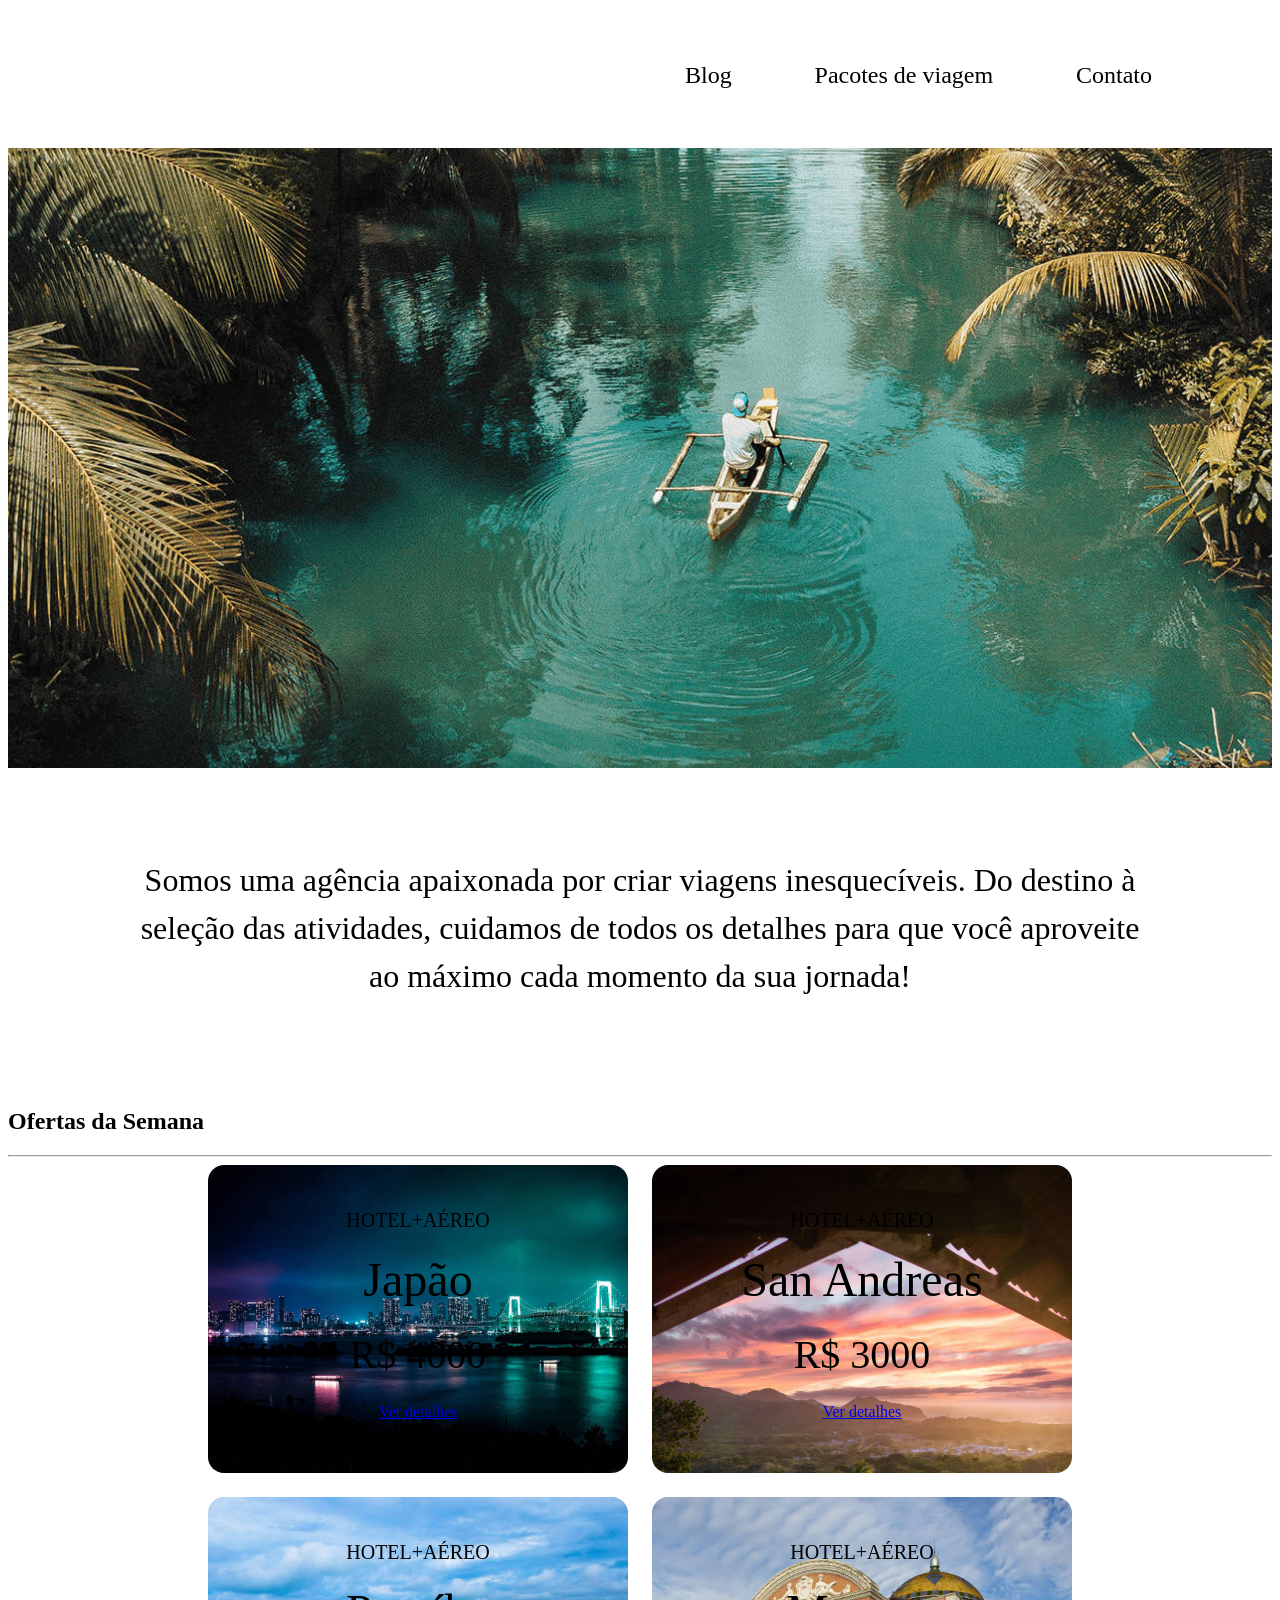
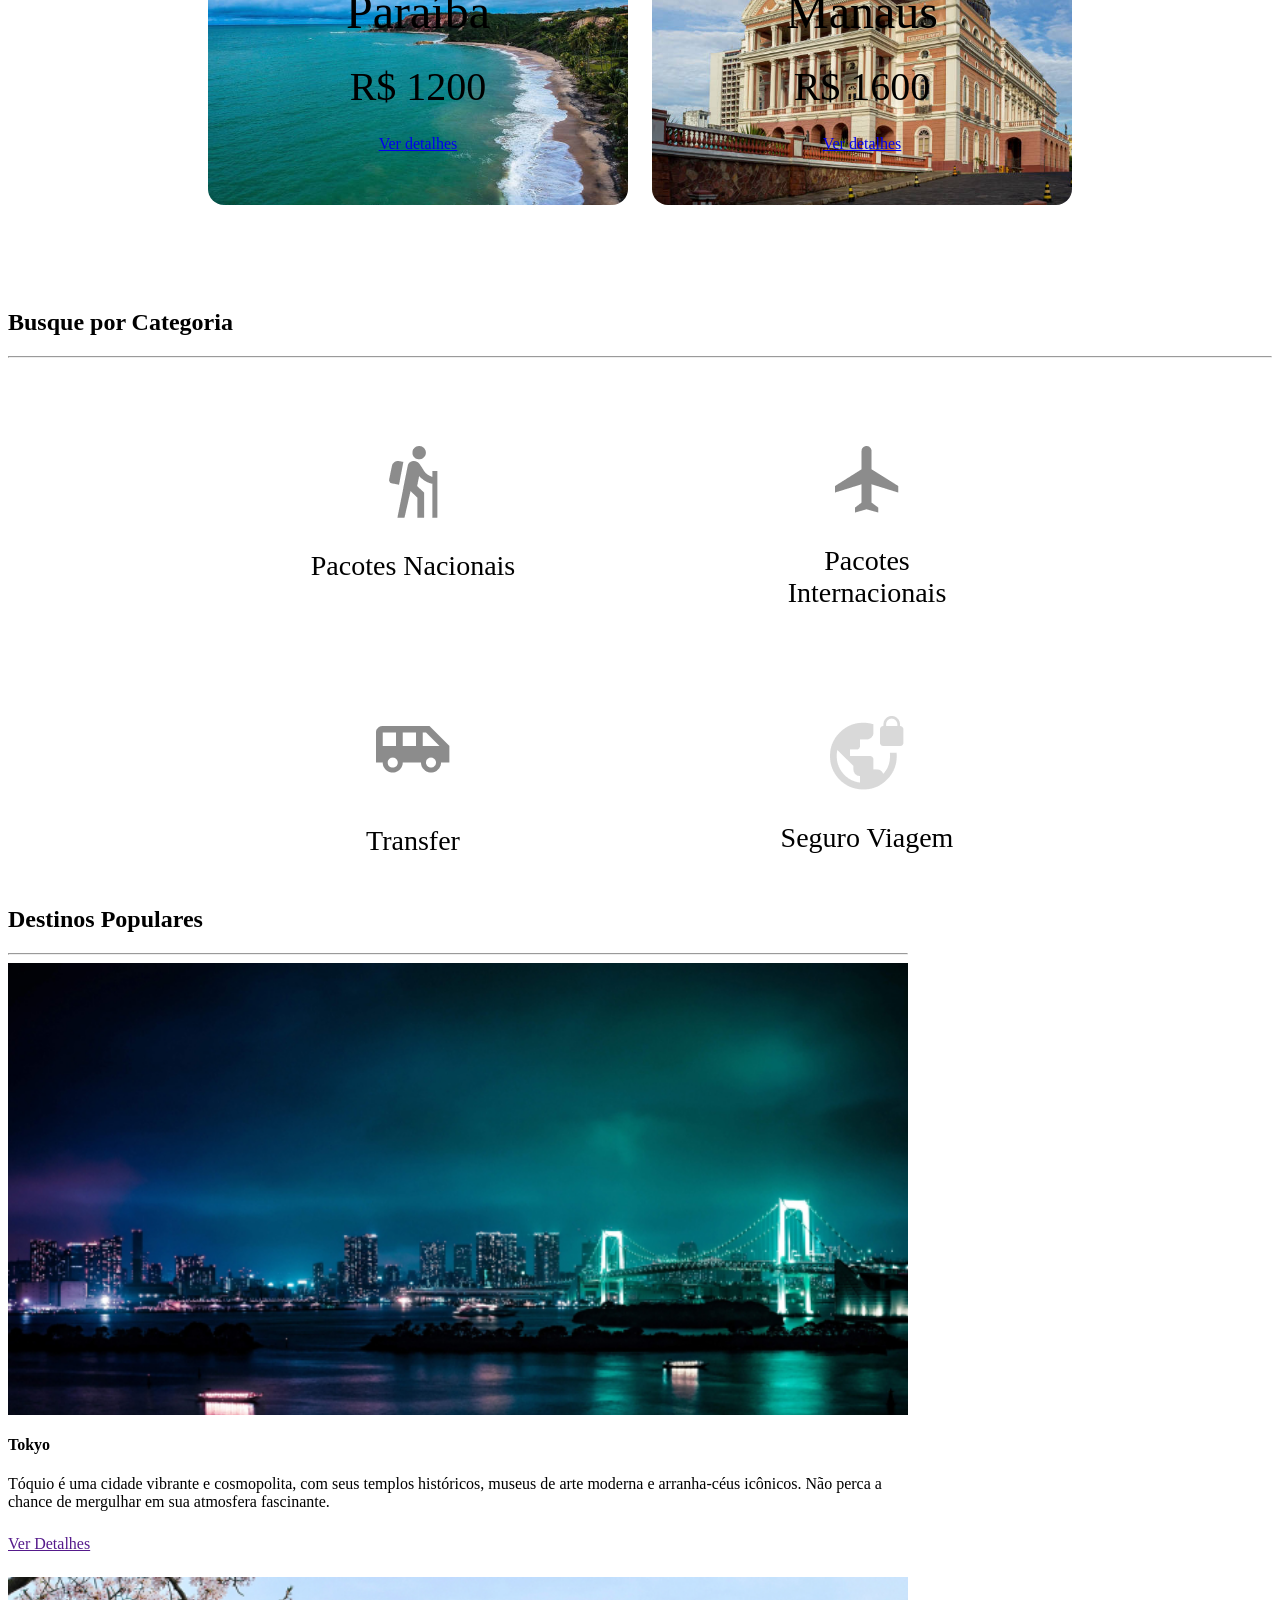
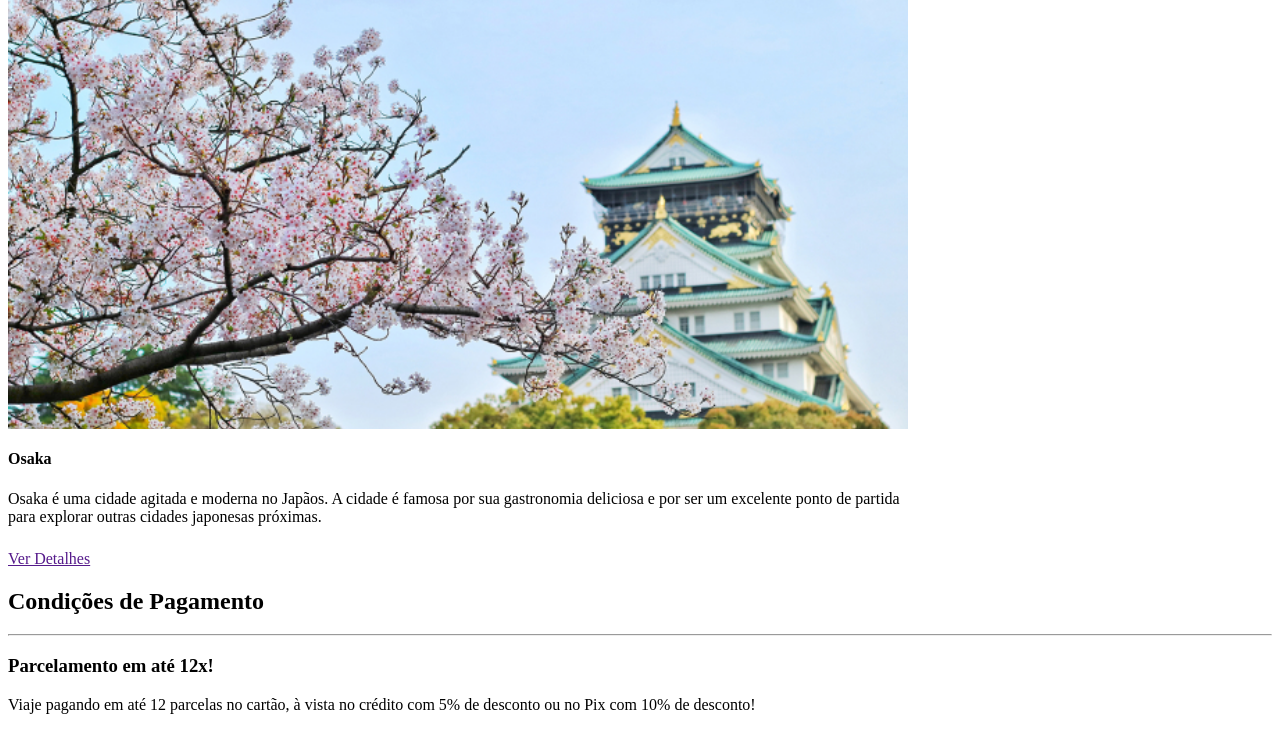
==== jornada-viagens/index.html @ eccbbca6 "Adiciona folha de estilo payments" ====
<!doctype html>
<html lang="pt-br">
  <head>
    <meta charset="UTF-8" />
    <meta name="viewport" content="width=device-width, initial-scale=1.0" />
    <link rel="stylesheet" href="css/style.css" />
    <title>Jornada Viagens</title>
  </head>
  <body>
    <header class="main-header">
      <a class="logo" href="index.html" title="voltar para a página inicial">
        <img
          class="img-mobile"
          src="img/bussola-jornada-branca.png"
          alt="Bussola do logo Jornada Viagens na cor branca"
        />
        <img
          class="img-desktop"
          src="img/bussola-texto-jornada-branca.png"
          alt="Logo Jornada Viagens na cor branca"
        />
      </a>
      <div class="navigation-menu">
        <label for="menu"> <img src="img/menu.png" alt="menu" /></label>
        <input type="checkbox" id="menu" hidden />
        <nav>
          <ul class="list-links">
            <li>
              <a href="blog.html" target="_blank" title="Acessar Blog">Blog</a>
            </li>
            <li>
              <a
                href="pacotes.html"
                target="_blank"
                title="Acessar Pacotes de viagem"
                >Pacotes de viagem</a
              >
            </li>
            <li>
              <a href="contato.html" target="_blank" title="Acessar Contato"
                >Contato</a
              >
            </li>
          </ul>
        </nav>
      </div>
    </header>
    <section class="hero">
      <div class="hero-img"></div>
      <h2>
        Somos uma agência apaixonada por criar viagens inesquecíveis. Do destino
        à seleção das atividades, cuidamos de todos os detalhes para que você
        aproveite ao máximo cada momento da sua jornada!
      </h2>
    </section>
    <section class="offers">
      <div class="section-title">
        <h2>Ofertas da Semana</h2>
        <hr />
      </div>
      <div class="offers-cards">
        <article class="card japao">
          <header>
            <p>HOTEL+AÉREO</p>
            <h3>
              Japão<br />
              <span>R$ 4000</span>
            </h3>
          </header>
          <footer>
            <a href="#" class="button">Ver detalhes</a>
          </footer>
        </article>
        <article class="card san-andreas">
          <header>
            <p>HOTEL+AÉREO</p>
            <h3>
              San Andreas <br />
              <span>R$ 3000</span>
            </h3>
          </header>
          <footer>
            <a href="#" class="button">Ver detalhes</a>
          </footer>
        </article>
        <article class="card paraiba">
          <header>
            <p>HOTEL+AÉREO</p>
            <h3>
              Paraíba<br />
              <span>R$ 1200</span>
            </h3>
          </header>
          <footer>
            <a href="#" class="button">Ver detalhes</a>
          </footer>
        </article>
        <article class="card manaus">
          <header>
            <p>HOTEL+AÉREO</p>
            <h3>
              Manaus<br />
              <span>R$ 1600</span>
            </h3>
          </header>
          <footer>
            <a href="#" class="button">Ver detalhes</a>
          </footer>
        </article>
      </div>
    </section>
    <section class="categories">
      <div class="section-title">
        <h2>Busque por Categoria</h2>
        <hr />
      </div>
      <div class="categories-cards">
        <a
          href="#"
          class="card"
          target="_blank"
          title="Busque pela categoria Pacotes Nacionais"
        >
          <img
            src="img/icone-caminhada.png"
            alt="Ícone cinza representando uma pessoa fazendo tracking"
          />
          <h3>Pacotes Nacionais</h3>
        </a>
        <a
          href="#"
          class="card"
          target="_blank"
          title="Busque pela categoria Pacotes Internacionais"
        >
          <img
            src="img/icone-aviao.png"
            alt="Ícone cinza representando um avião"
          />
          <h3>
            Pacotes <br />
            Internacionais
          </h3>
        </a>
        <a
          href="#"
          class="card single-line transfer"
          target="_blank"
          title="Busque pela categoria Transfer"
        >
          <img
            src="img/icone-van.png"
            alt="Ícone cinza representando uma van"
          />
          <h3>Transfer</h3>
        </a>
        <a
          href="#"
          class="card single-line"
          target="_blank"
          title="Busque pela categoria Seguro Viagem"
        >
          <img
            src="img/icone-globo.png"
            alt="Ícone cinza representando um globo"
          />
          <h3>Seguro Viagem</h3>
        </a>
      </div>
    </section>
    <section class="destinations">
      <div class="section-title">
        <h2>Destinos Populares</h2>
        <hr />
      </div>
      <div class="destination-items">
        <article class="item tokyo">
          <header>
            <div class="img-item"></div>
            <h4>Tokyo</h4>
          </header>
          <p>
            Tóquio é uma cidade vibrante e cosmopolita, com seus templos
            históricos, museus de arte moderna e arranha-céus icônicos. Não
            perca a chance de mergulhar em sua atmosfera fascinante.
          </p>
          <footer>
            <a
              href=""
              class="button"
              target="_blank"
              title="Veja mais detalhes do destino Tokyo"
            >
              Ver Detalhes</a
            >
          </footer>
        </article>
        <article class="item osaka">
          <header>
            <div class="img-item"></div>
            <h4>Osaka</h4>
          </header>
          <p>
            Osaka é uma cidade agitada e moderna no Japãos. A cidade é famosa
            por sua gastronomia deliciosa e por ser um excelente ponto de
            partida para explorar outras cidades japonesas próximas.
          </p>
          <footer>
            <a
              href=""
              class="button"
              target="_blank"
              title="Veja mais detalhes do destino Osaka"
            >
              Ver Detalhes</a
            >
          </footer>
        </article>
      </div>
    </section>
    <section class="payments">
      <div class="section-title">
        <h2>Condições de Pagamento</h2>
        <hr />
      </div>
      <div class="text-content">
        <h3>Parcelamento em até 12x!</h3>
        <p>
          Viaje pagando em até 12 parcelas no cartão, à vista no crédito com 5%
          de desconto ou no Pix com 10% de desconto!
        </p>
      </div>
      <div class="image-content">
        <div class="image bag"></div>
        <div class="image passport"></div>
        <div class="image people"></div>
      </div>
    </section>
  </body>
</html>
---- jornada-viagens/css/style.css ----
@import url(global.css);
@import url(header.css);
@import url(hero.css);
@import url(offers.css);
@import url(categories.css);
@import url(destinations.css);
@import url(payments.css);
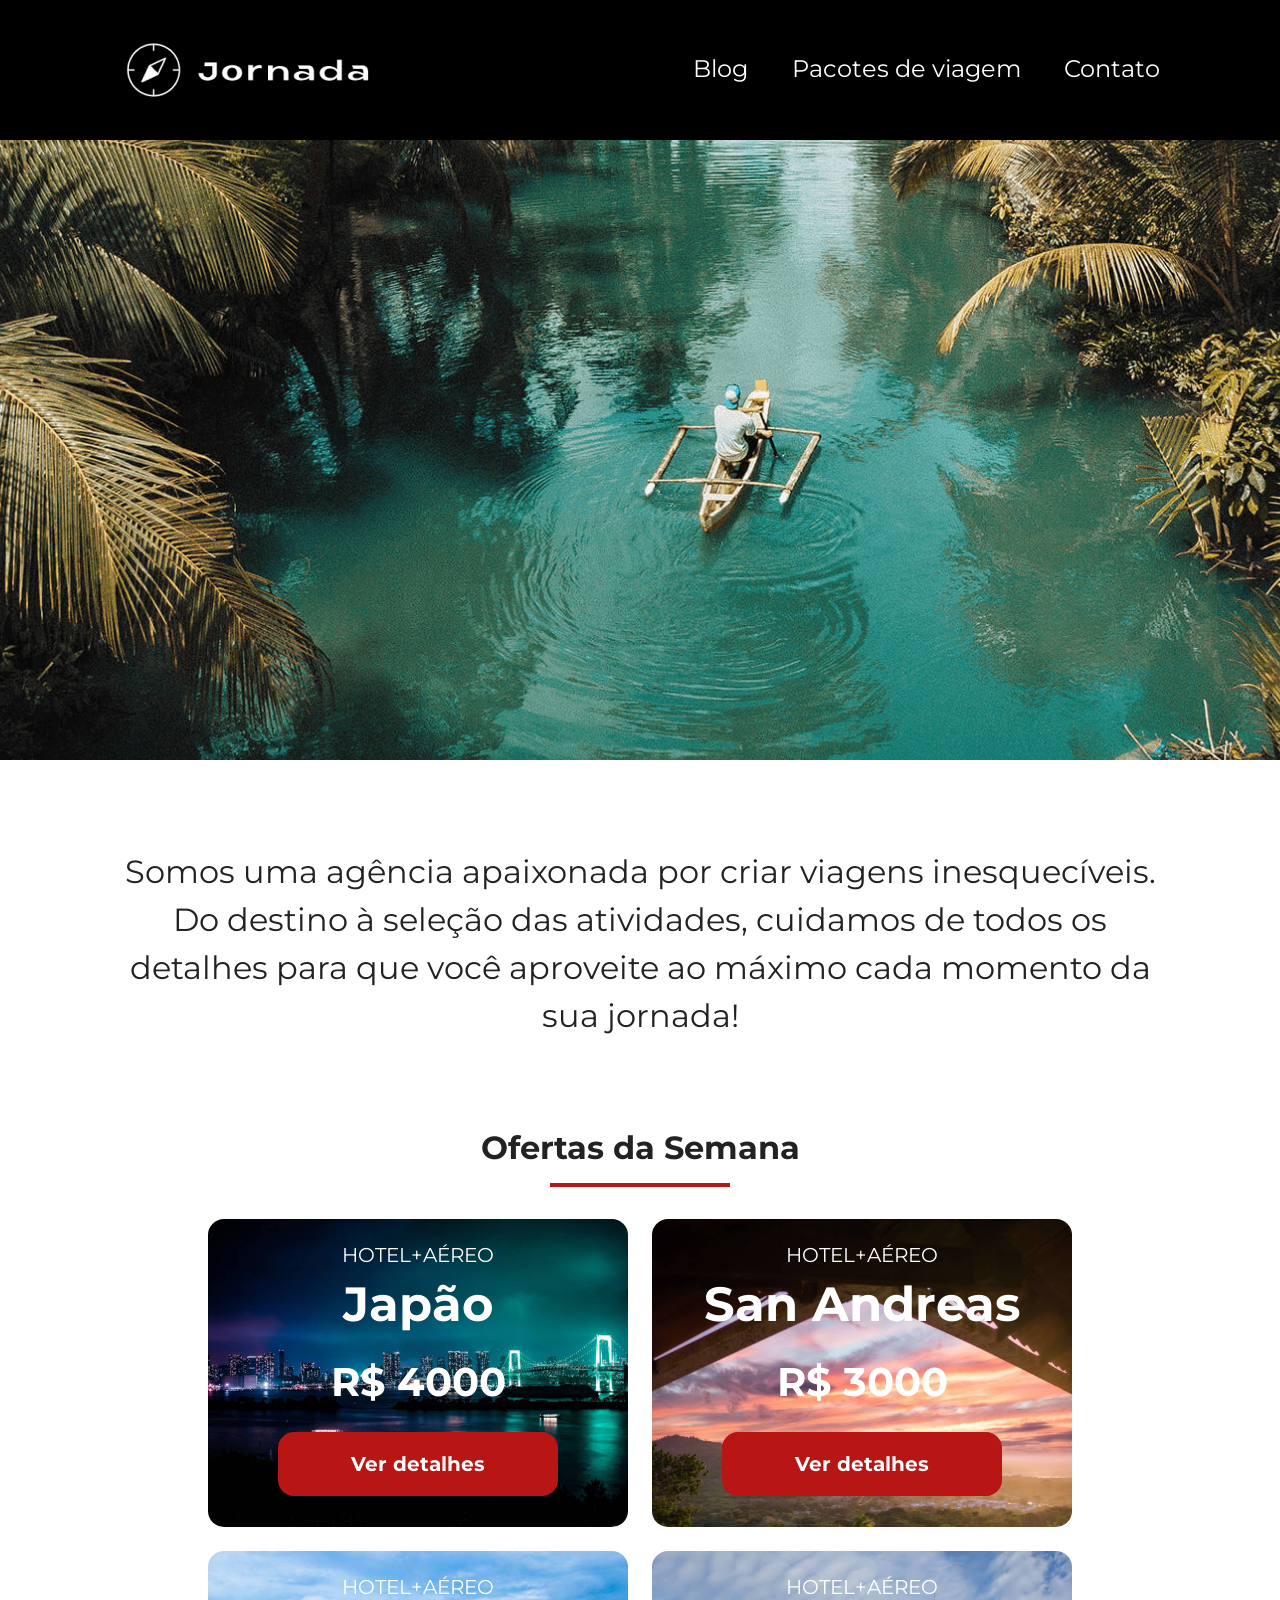
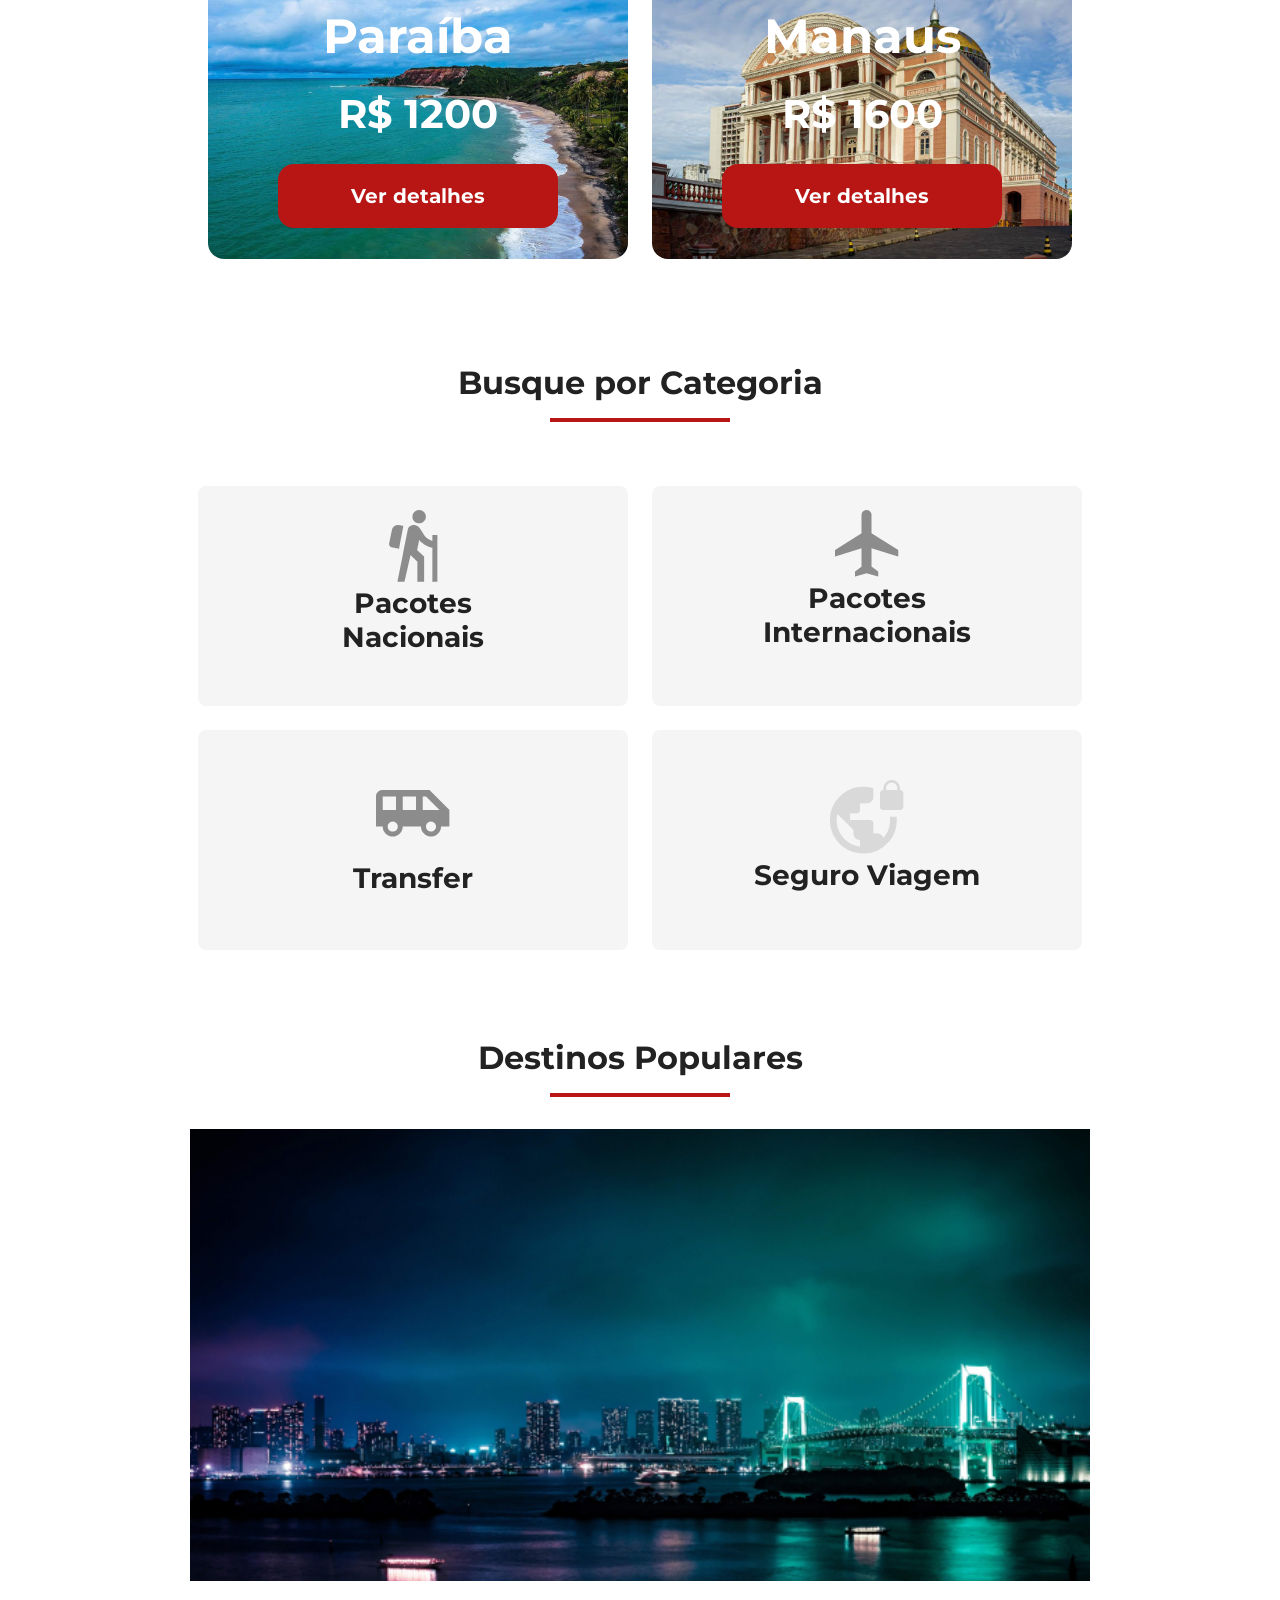
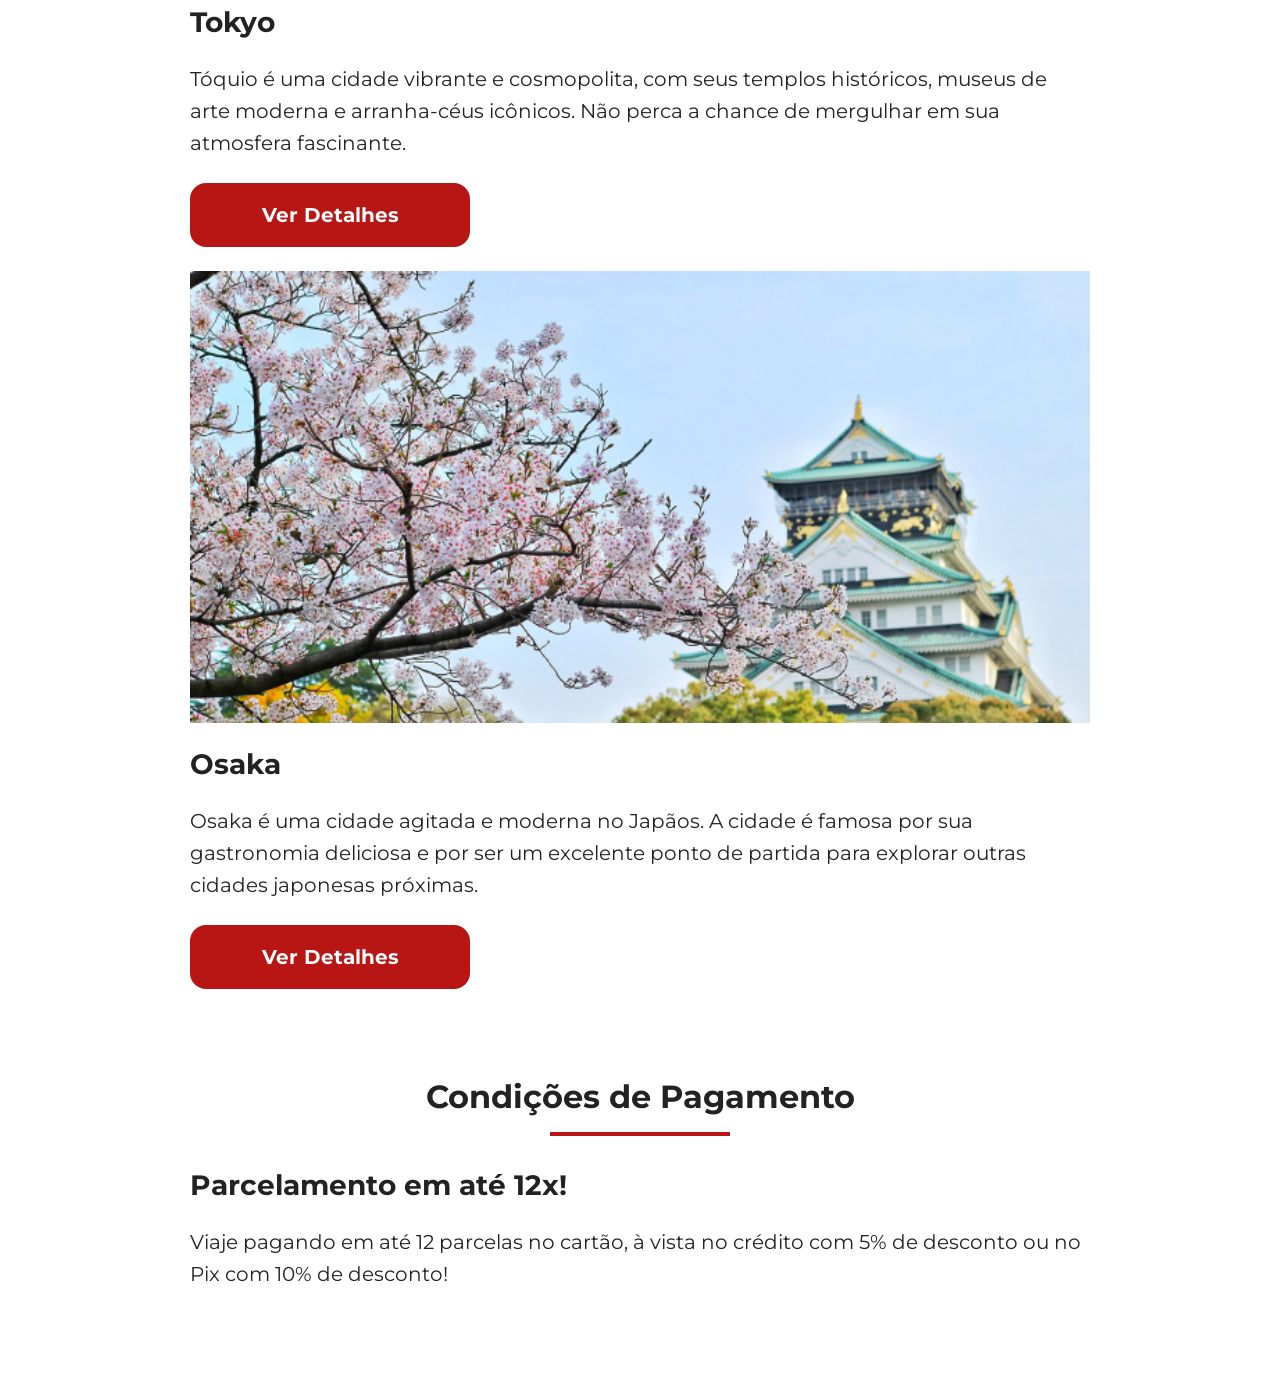
==== commit 6a736f14: "Reutiliza estilos de textos" ====
--- a/jornada-viagens/index.html
+++ b/jornada-viagens/index.html
@@ -125,7 +125,8 @@
             src="img/icone-caminhada.png"
             alt="Ícone cinza representando uma pessoa fazendo tracking"
           />
-          <h3>Pacotes Nacionais</h3>
+          <h3 class="content-title">Pacotes <br>
+            Nacionais</h3>
         </a>
         <a
           href="#"
@@ -137,7 +138,7 @@
             src="img/icone-aviao.png"
             alt="Ícone cinza representando um avião"
           />
-          <h3>
+          <h3 class="content-title">
             Pacotes <br />
             Internacionais
           </h3>
@@ -152,7 +153,7 @@
             src="img/icone-van.png"
             alt="Ícone cinza representando uma van"
           />
-          <h3>Transfer</h3>
+          <h3 class="content-title">Transfer</h3>
         </a>
         <a
           href="#"
@@ -164,7 +165,7 @@
             src="img/icone-globo.png"
             alt="Ícone cinza representando um globo"
           />
-          <h3>Seguro Viagem</h3>
+          <h3 class="content-title">Seguro Viagem</h3>
         </a>
       </div>
     </section>
@@ -177,9 +178,9 @@
         <article class="item tokyo">
           <header>
             <div class="img-item"></div>
-            <h4>Tokyo</h4>
-          </header>
-          <p>
+            <h4 class="content-title">Tokyo</h4>
+          </header>
+          <p class="content-text">
             Tóquio é uma cidade vibrante e cosmopolita, com seus templos
             históricos, museus de arte moderna e arranha-céus icônicos. Não
             perca a chance de mergulhar em sua atmosfera fascinante.
@@ -198,9 +199,9 @@
         <article class="item osaka">
           <header>
             <div class="img-item"></div>
-            <h4>Osaka</h4>
-          </header>
-          <p>
+            <h4 class="content-title">Osaka</h4>
+          </header>
+          <p class="content-text">
             Osaka é uma cidade agitada e moderna no Japãos. A cidade é famosa
             por sua gastronomia deliciosa e por ser um excelente ponto de
             partida para explorar outras cidades japonesas próximas.
@@ -224,8 +225,8 @@
         <hr />
       </div>
       <div class="text-content">
-        <h3>Parcelamento em até 12x!</h3>
-        <p>
+        <h3 class="content-title">Parcelamento em até 12x!</h3>
+        <p class="content-text">
           Viaje pagando em até 12 parcelas no cartão, à vista no crédito com 5%
           de desconto ou no Pix com 10% de desconto!
         </p>
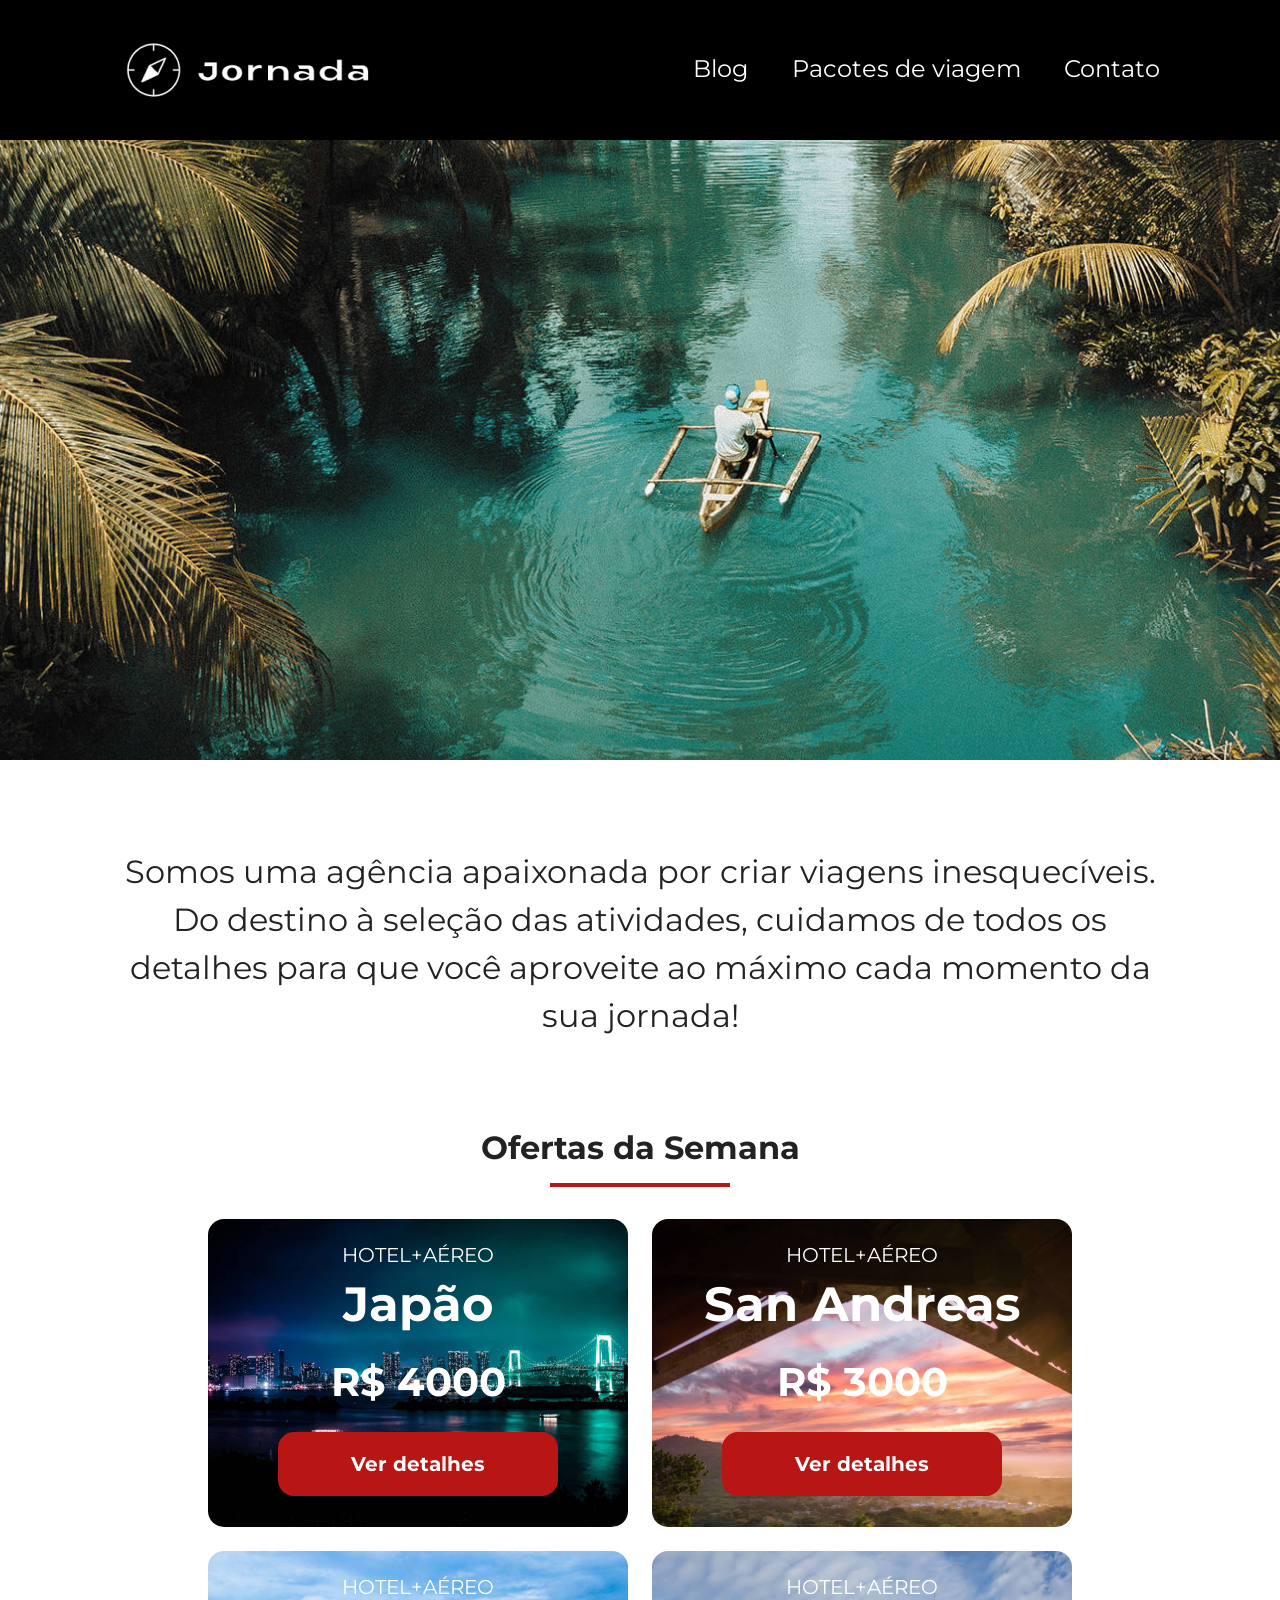
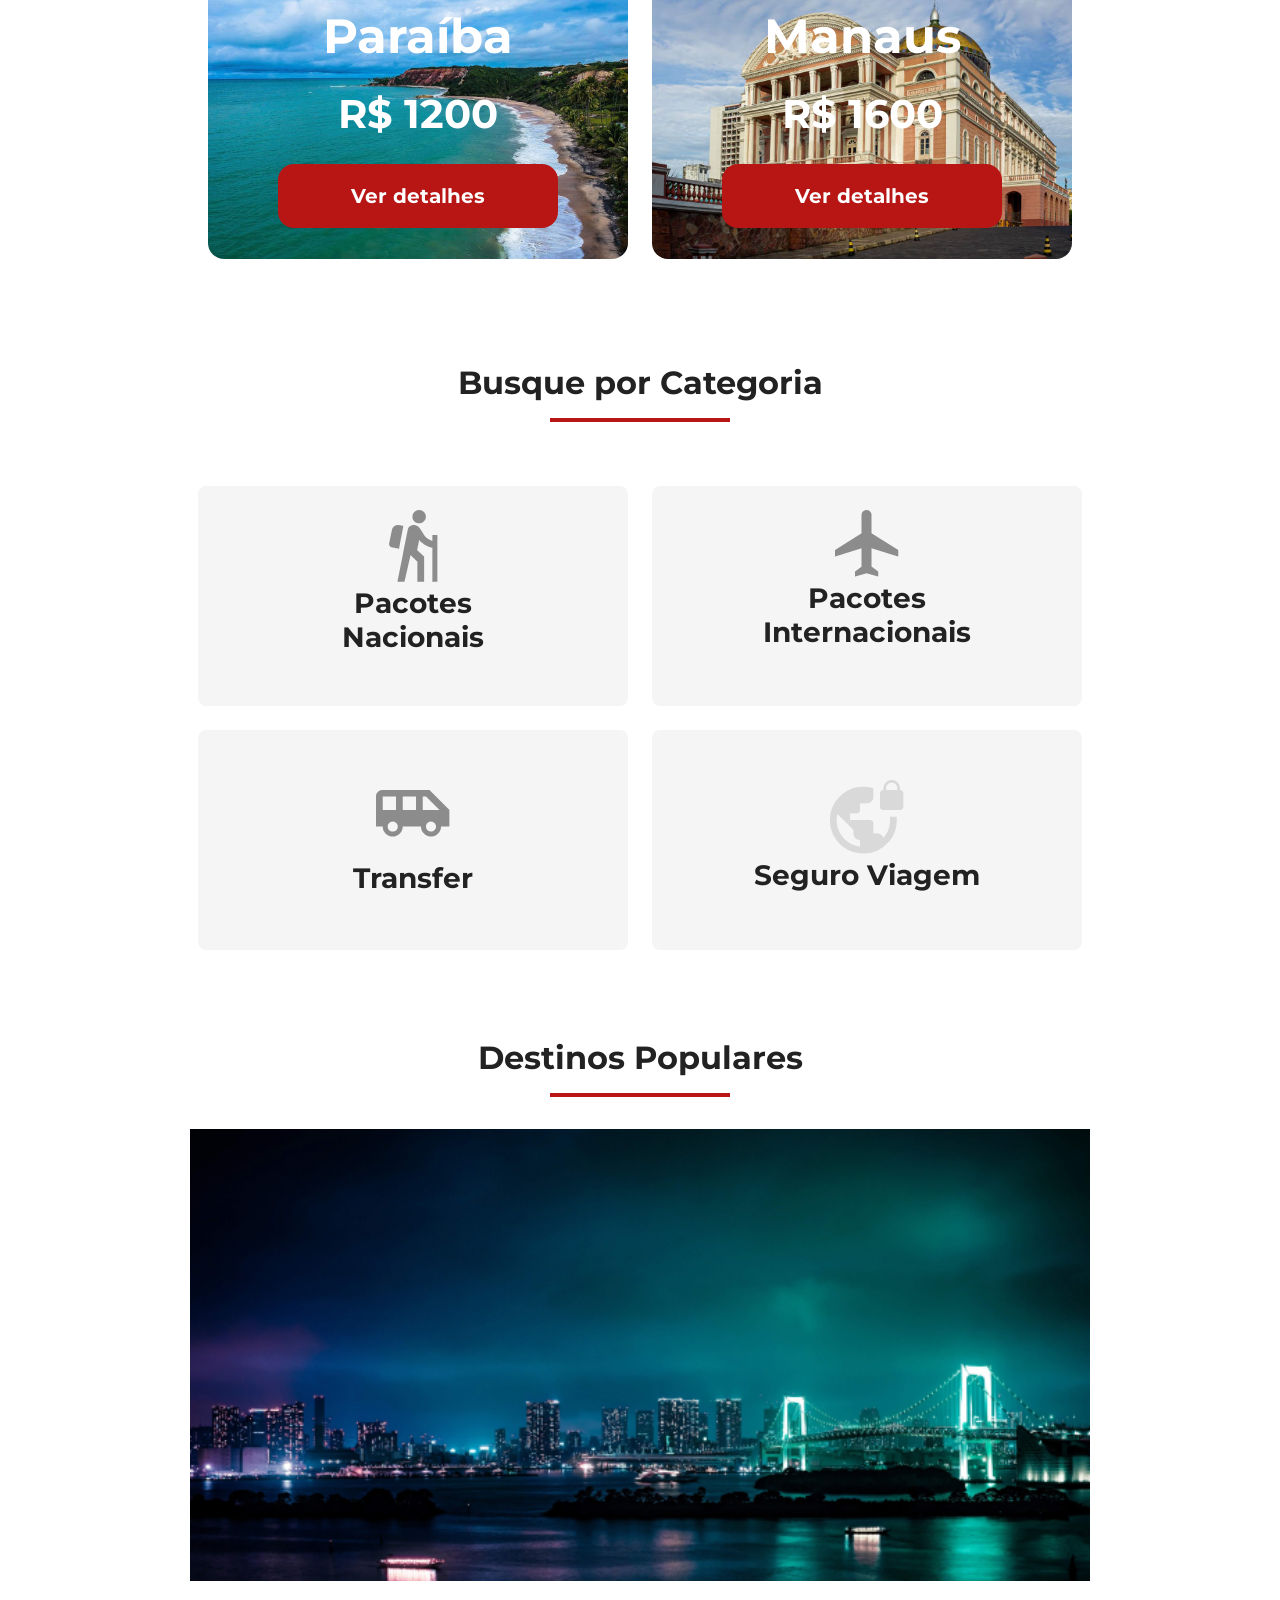
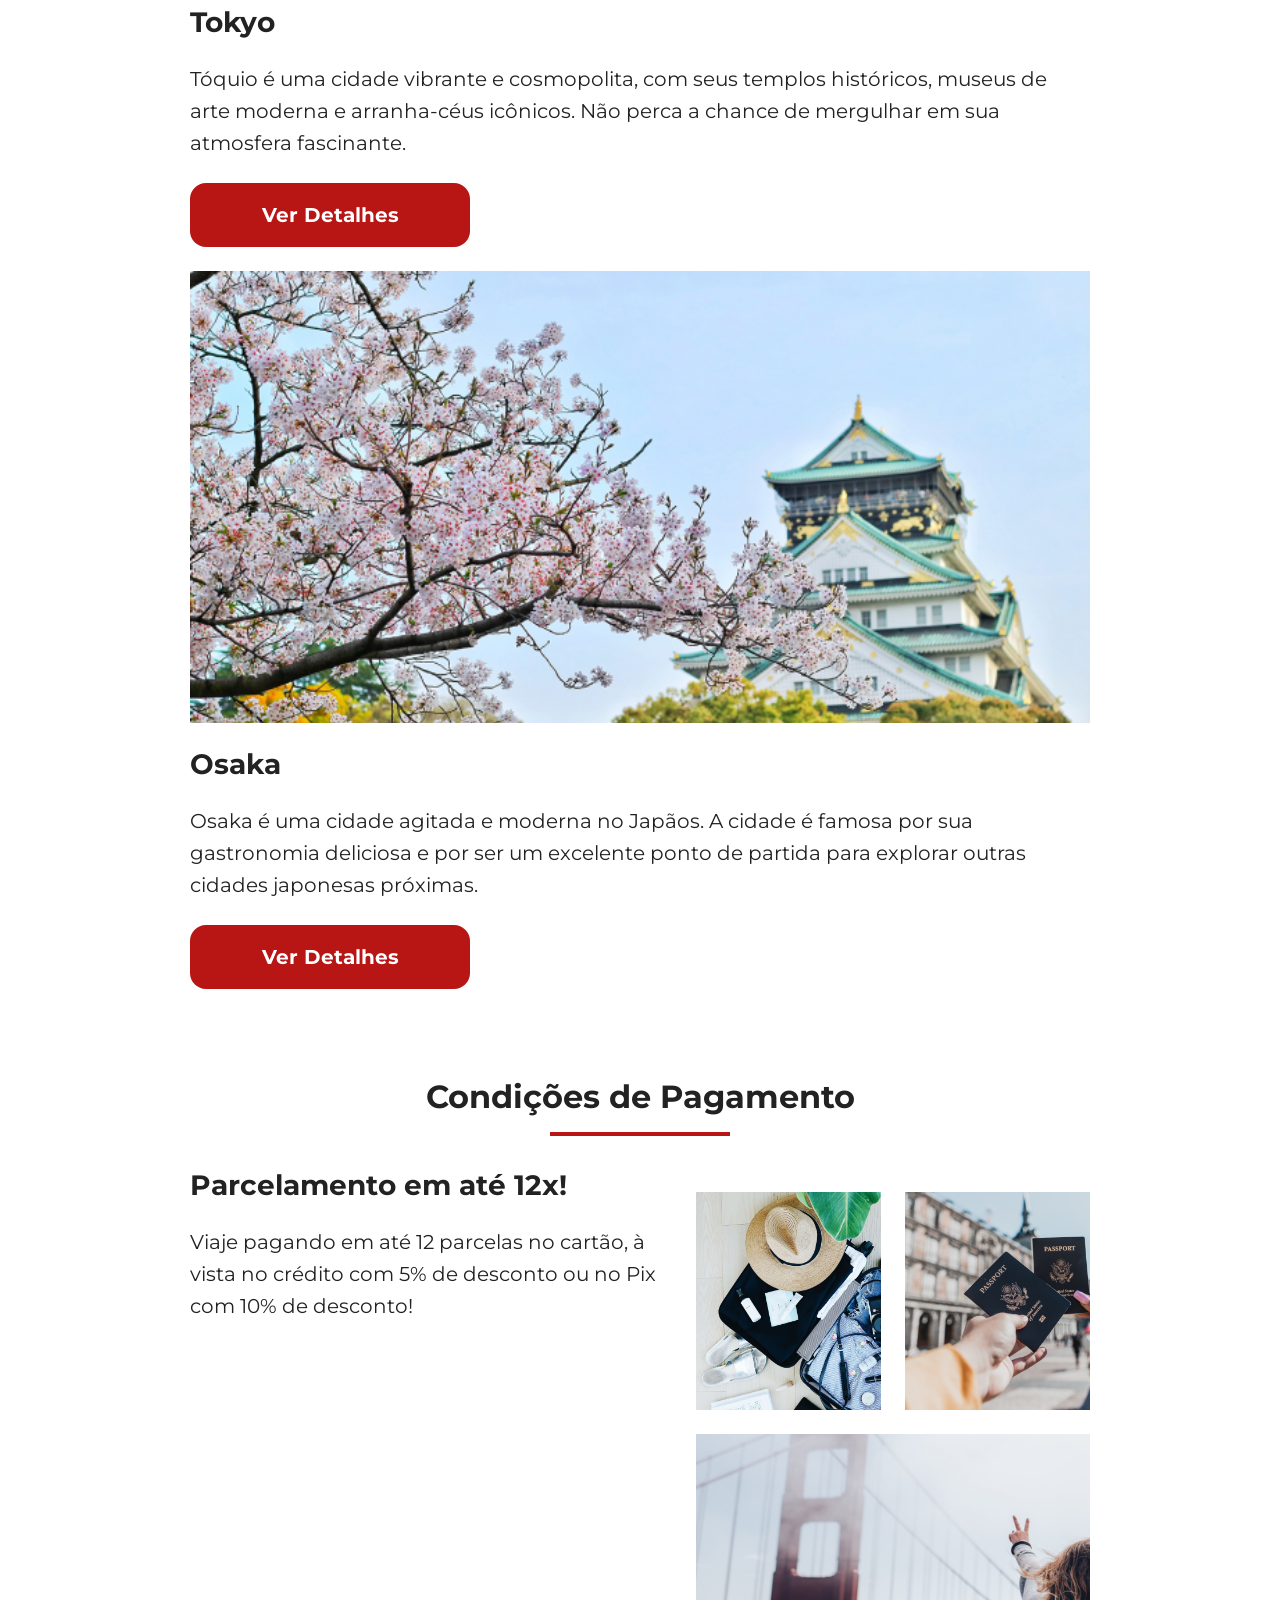
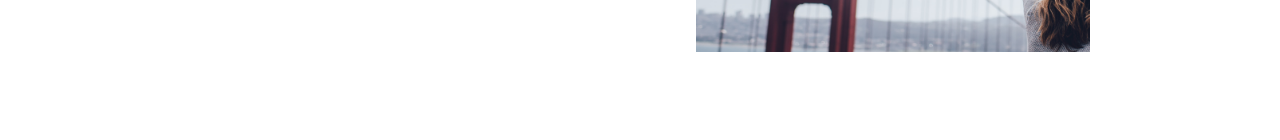
==== commit 8986e518: "Finaliza display grid da sessao de pagamentos" ====
--- a/jornada-viagens/index.html
+++ b/jornada-viagens/index.html
@@ -125,8 +125,10 @@
             src="img/icone-caminhada.png"
             alt="Ícone cinza representando uma pessoa fazendo tracking"
           />
-          <h3 class="content-title">Pacotes <br>
-            Nacionais</h3>
+          <h3 class="content-title">
+            Pacotes <br />
+            Nacionais
+          </h3>
         </a>
         <a
           href="#"
@@ -224,17 +226,19 @@
         <h2>Condições de Pagamento</h2>
         <hr />
       </div>
-      <div class="text-content">
+      <div class="content-container">
+        <div class="text-content">
         <h3 class="content-title">Parcelamento em até 12x!</h3>
         <p class="content-text">
           Viaje pagando em até 12 parcelas no cartão, à vista no crédito com 5%
           de desconto ou no Pix com 10% de desconto!
         </p>
       </div>
-      <div class="image-content">
-        <div class="image bag"></div>
-        <div class="image passport"></div>
-        <div class="image people"></div>
+      <div class="image-gallery">
+        <div class="image first"></div>
+        <div class="image second"></div>
+        <div class="image thirdy colspan-2"></div>
+      </div>
       </div>
     </section>
   </body>
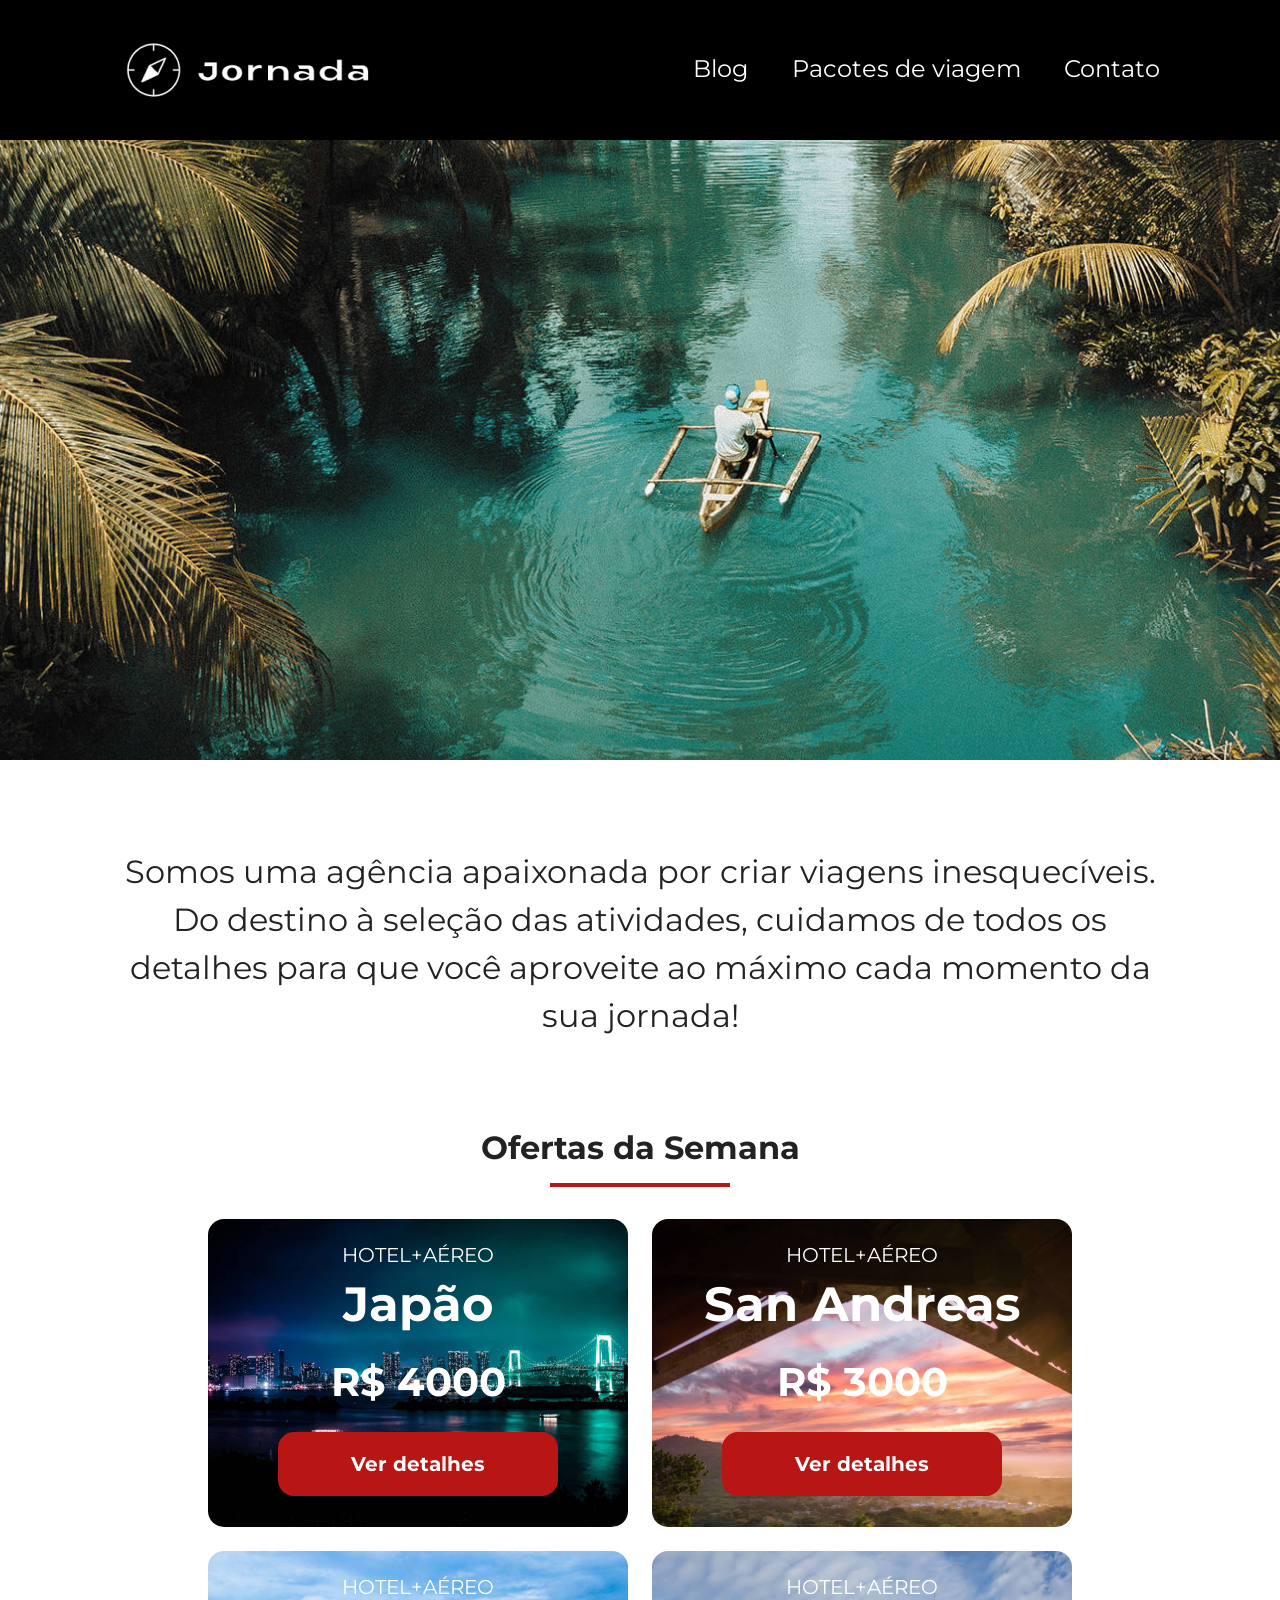
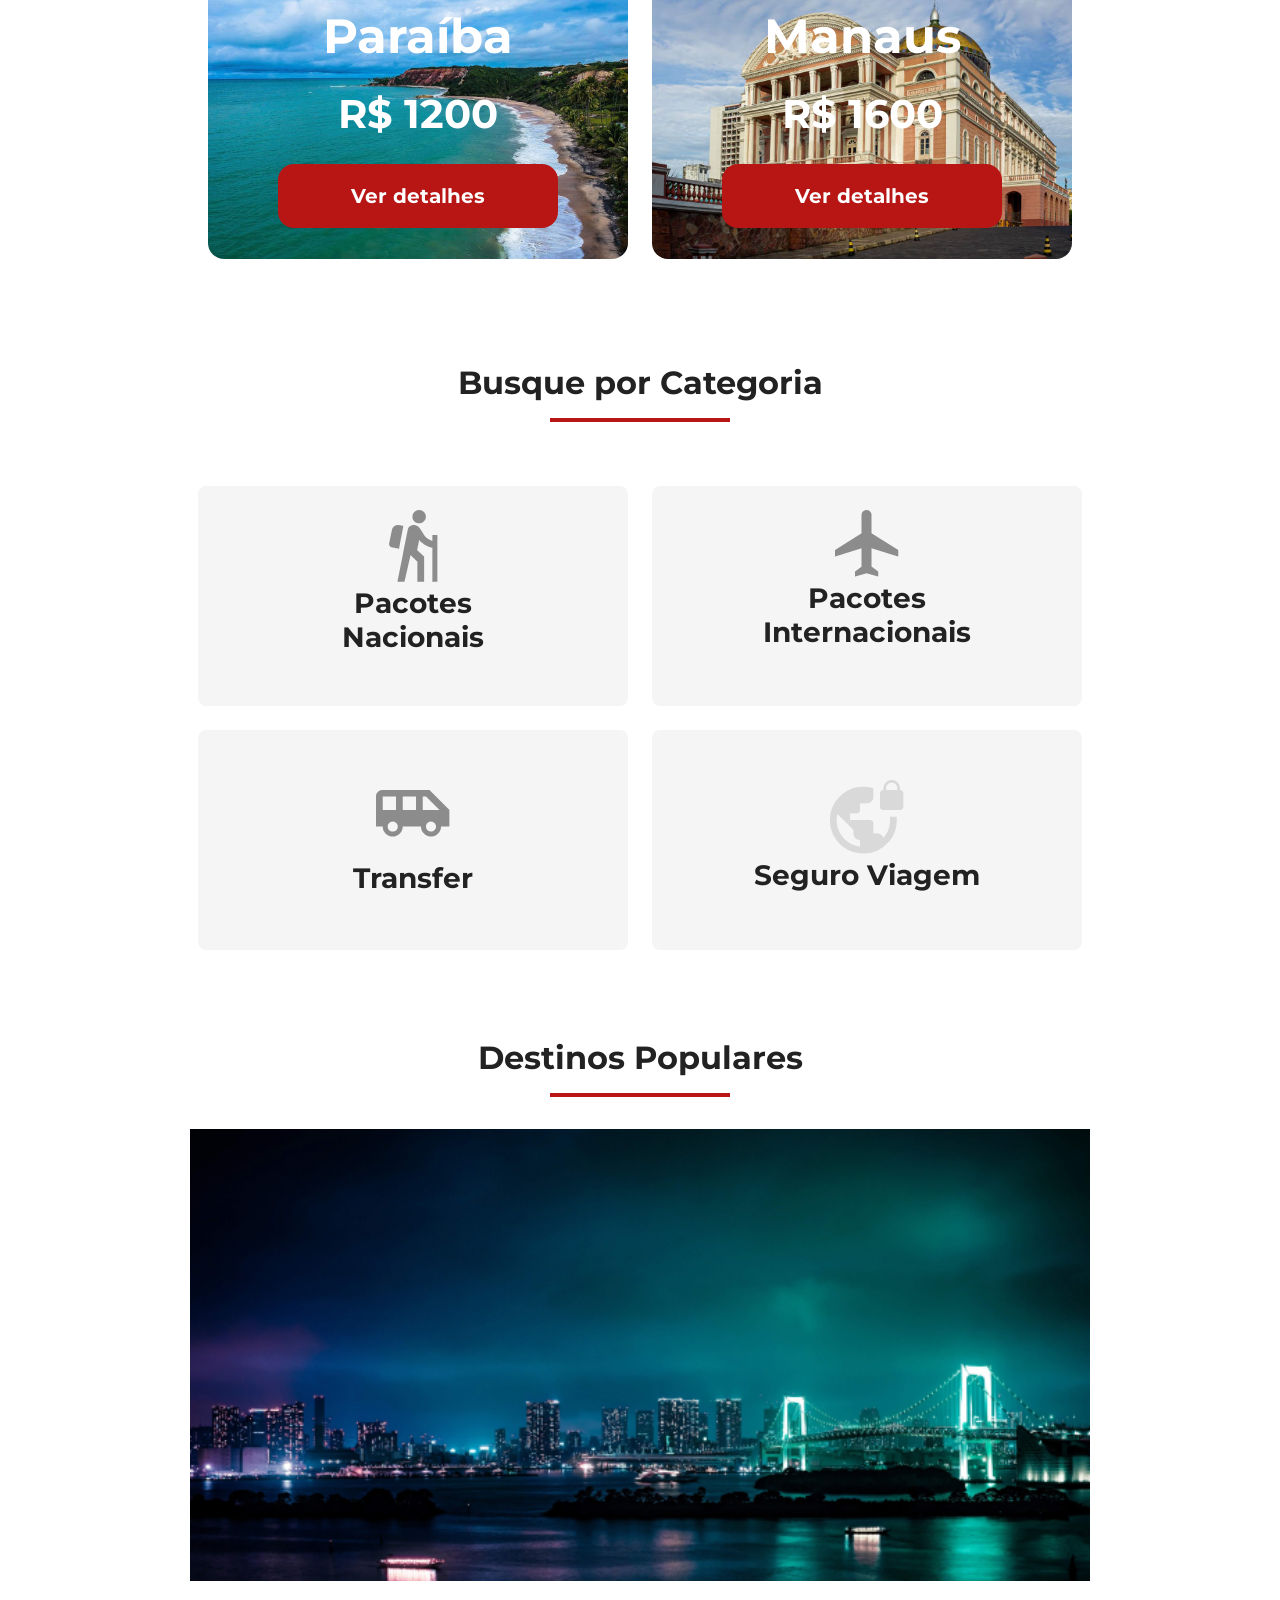
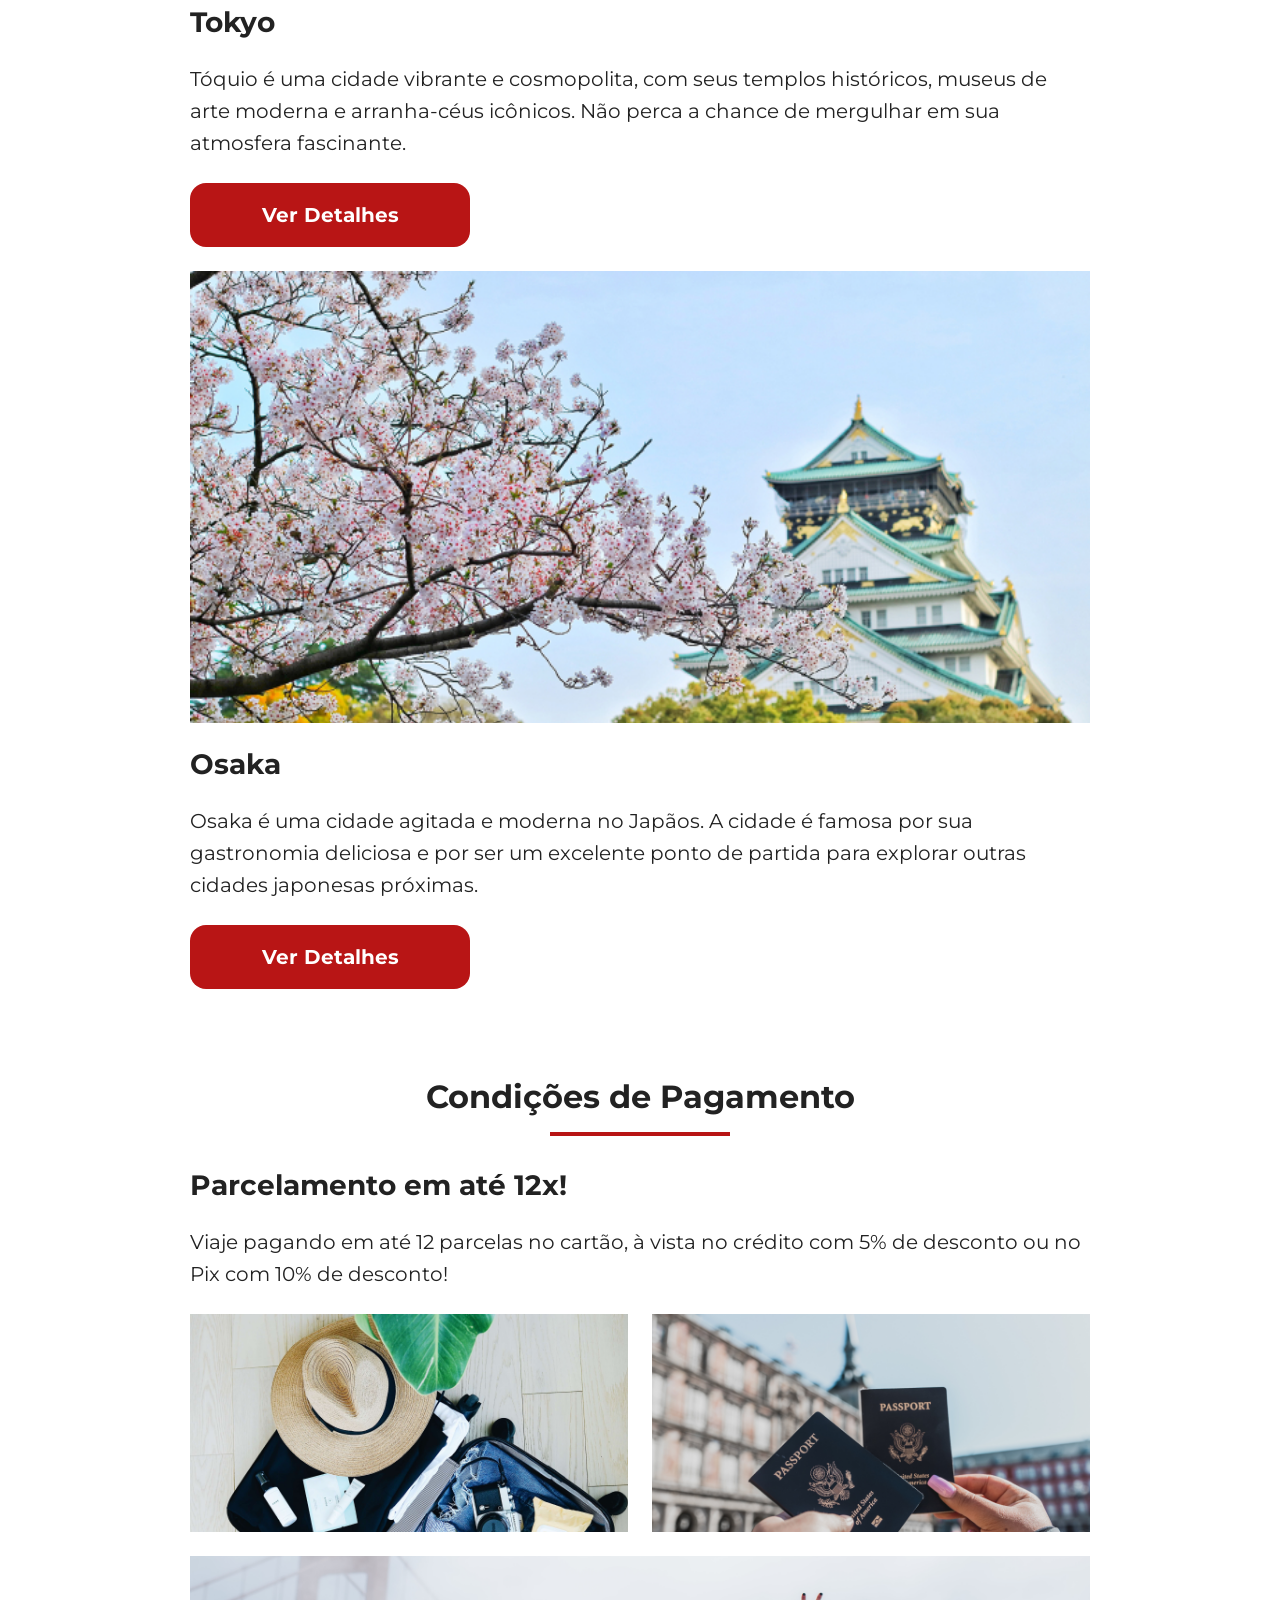
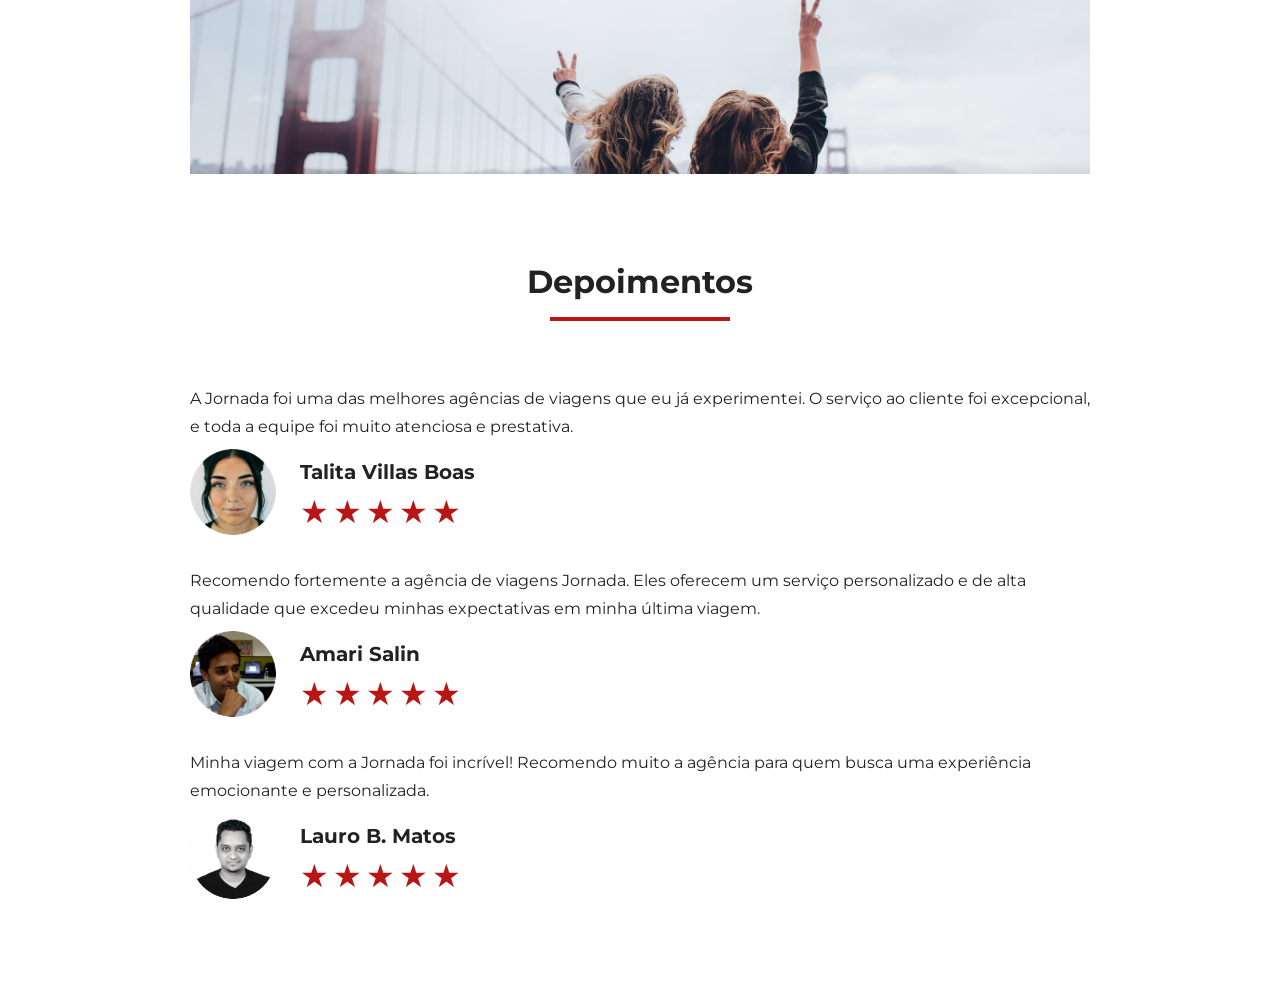
==== commit 3a4a5137: "Finaliza estilos do mobile" ====
--- a/jornada-viagens/index.html
+++ b/jornada-viagens/index.html
@@ -241,5 +241,79 @@
       </div>
       </div>
     </section>
+    <section class="testimonials">
+      <div class="section-title">
+        <h2>Depoimentos</h2>
+        <hr />
+      </div>
+      <div class="testimonial-container">
+        <article>
+          <header>
+            <p>
+              A Jornada foi uma das melhores agências de viagens que eu já experimentei. O serviço ao cliente foi excepcional, e toda a equipe foi muito atenciosa e prestativa.
+            </p>
+          </header>
+          <footer>
+            <img 
+            src="img/avatar-talita.png" 
+            alt="imagem de perfil da cliente Talita Villas Boas">
+            <div class="profile-content">
+              <h4>Talita Villas Boas</h4>
+              <div class="rating">
+                <span class="star">★</span>
+                <span class="star">★</span>
+                <span class="star">★</span>
+                <span class="star">★</span>
+                <span class="star">★</span>
+              </div>
+            </div>
+          </footer>
+        </article>
+        <article>
+          <header>
+            <p>
+              Recomendo fortemente a agência de viagens Jornada. Eles oferecem um serviço personalizado e de alta qualidade que excedeu minhas expectativas em minha última viagem.
+            </p>
+          </header>
+          <footer>
+            <img 
+            src="img/avatar-amari.png" 
+            alt="imagem de perfil do cliente Amari Salin">
+            <div class="profile-content">
+              <h4>Amari Salin</h4>
+              <div class="rating">
+                <span class="star">★</span>
+                <span class="star">★</span>
+                <span class="star">★</span>
+                <span class="star">★</span>
+                <span class="star">★</span>
+              </div>
+            </div>
+          </footer>
+        </article>
+        <article>
+          <header>
+            <p>
+              Minha viagem com a Jornada foi incrível! Recomendo muito a agência para quem busca uma experiência emocionante e personalizada.
+            </p>
+          </header>
+          <footer>
+            <img 
+            src="img/avatar-lauro.png" 
+            alt="imagem de perfil do cliente Lauro B. Matos">
+            <div class="profile-content">
+              <h4>Lauro B. Matos</h4>
+              <div class="rating">
+                <span class="star">★</span>
+                <span class="star">★</span>
+                <span class="star">★</span>
+                <span class="star">★</span>
+                <span class="star">★</span>
+              </div>
+            </div>
+          </footer>
+        </article>
+      </div>
+    </section>
   </body>
 </html>
--- a/jornada-viagens/css/style.css
+++ b/jornada-viagens/css/style.css
@@ -4,4 +4,5 @@
 @import url(offers.css);
 @import url(categories.css);
 @import url(destinations.css);
-@import url(payments.css);+@import url(payments.css);
+@import url(testimonials.css);
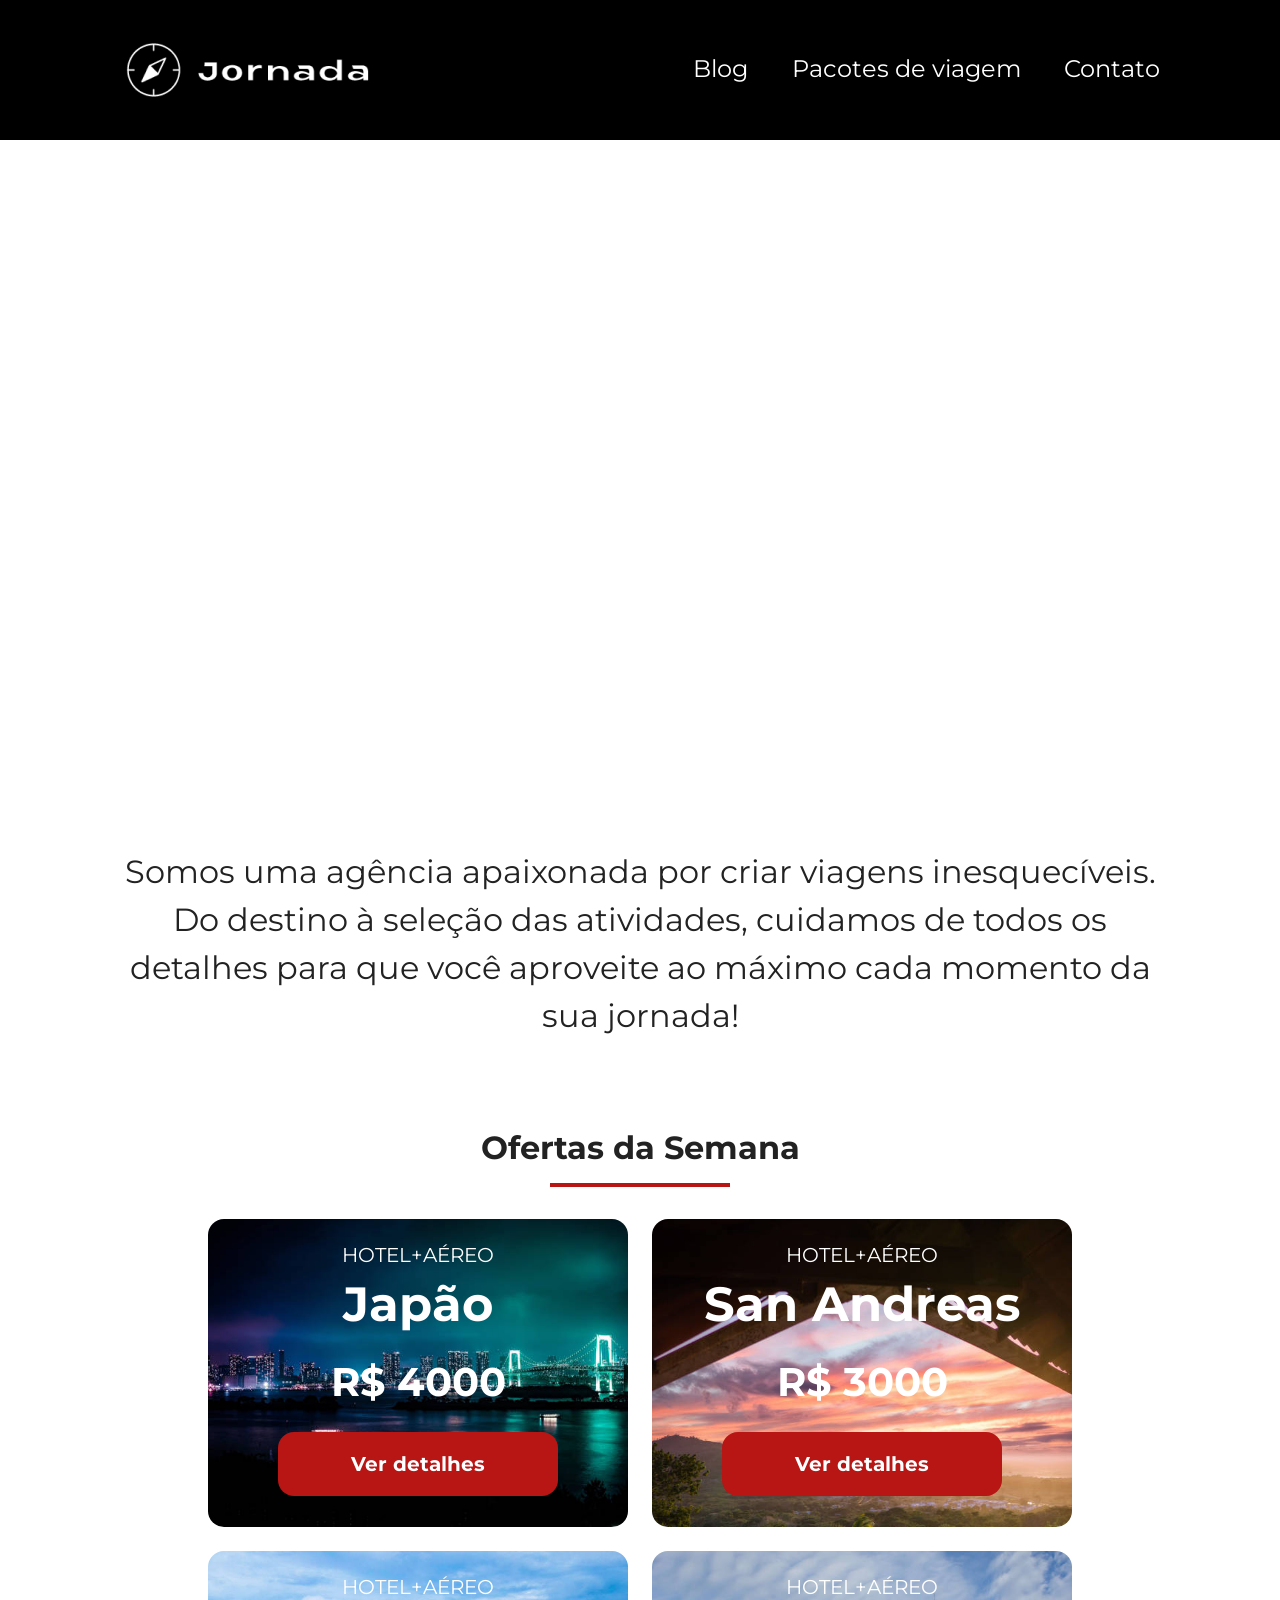
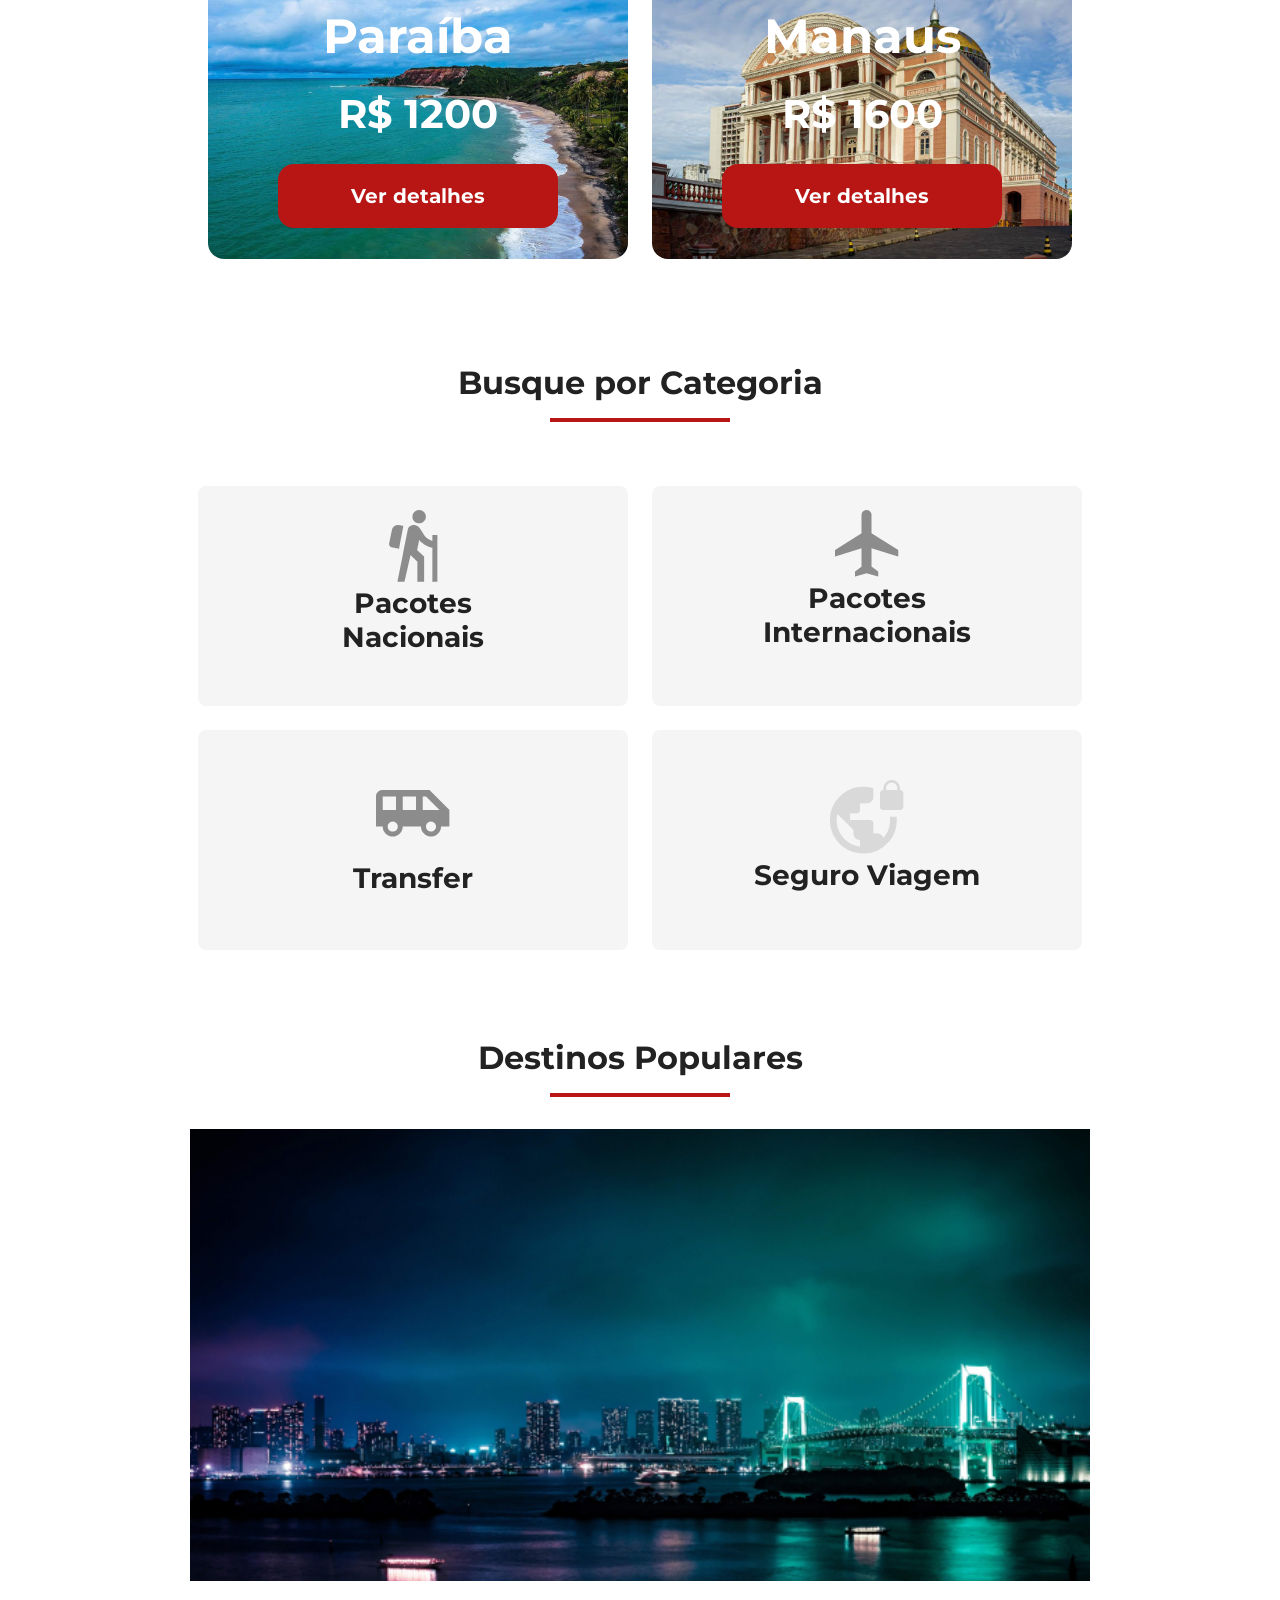
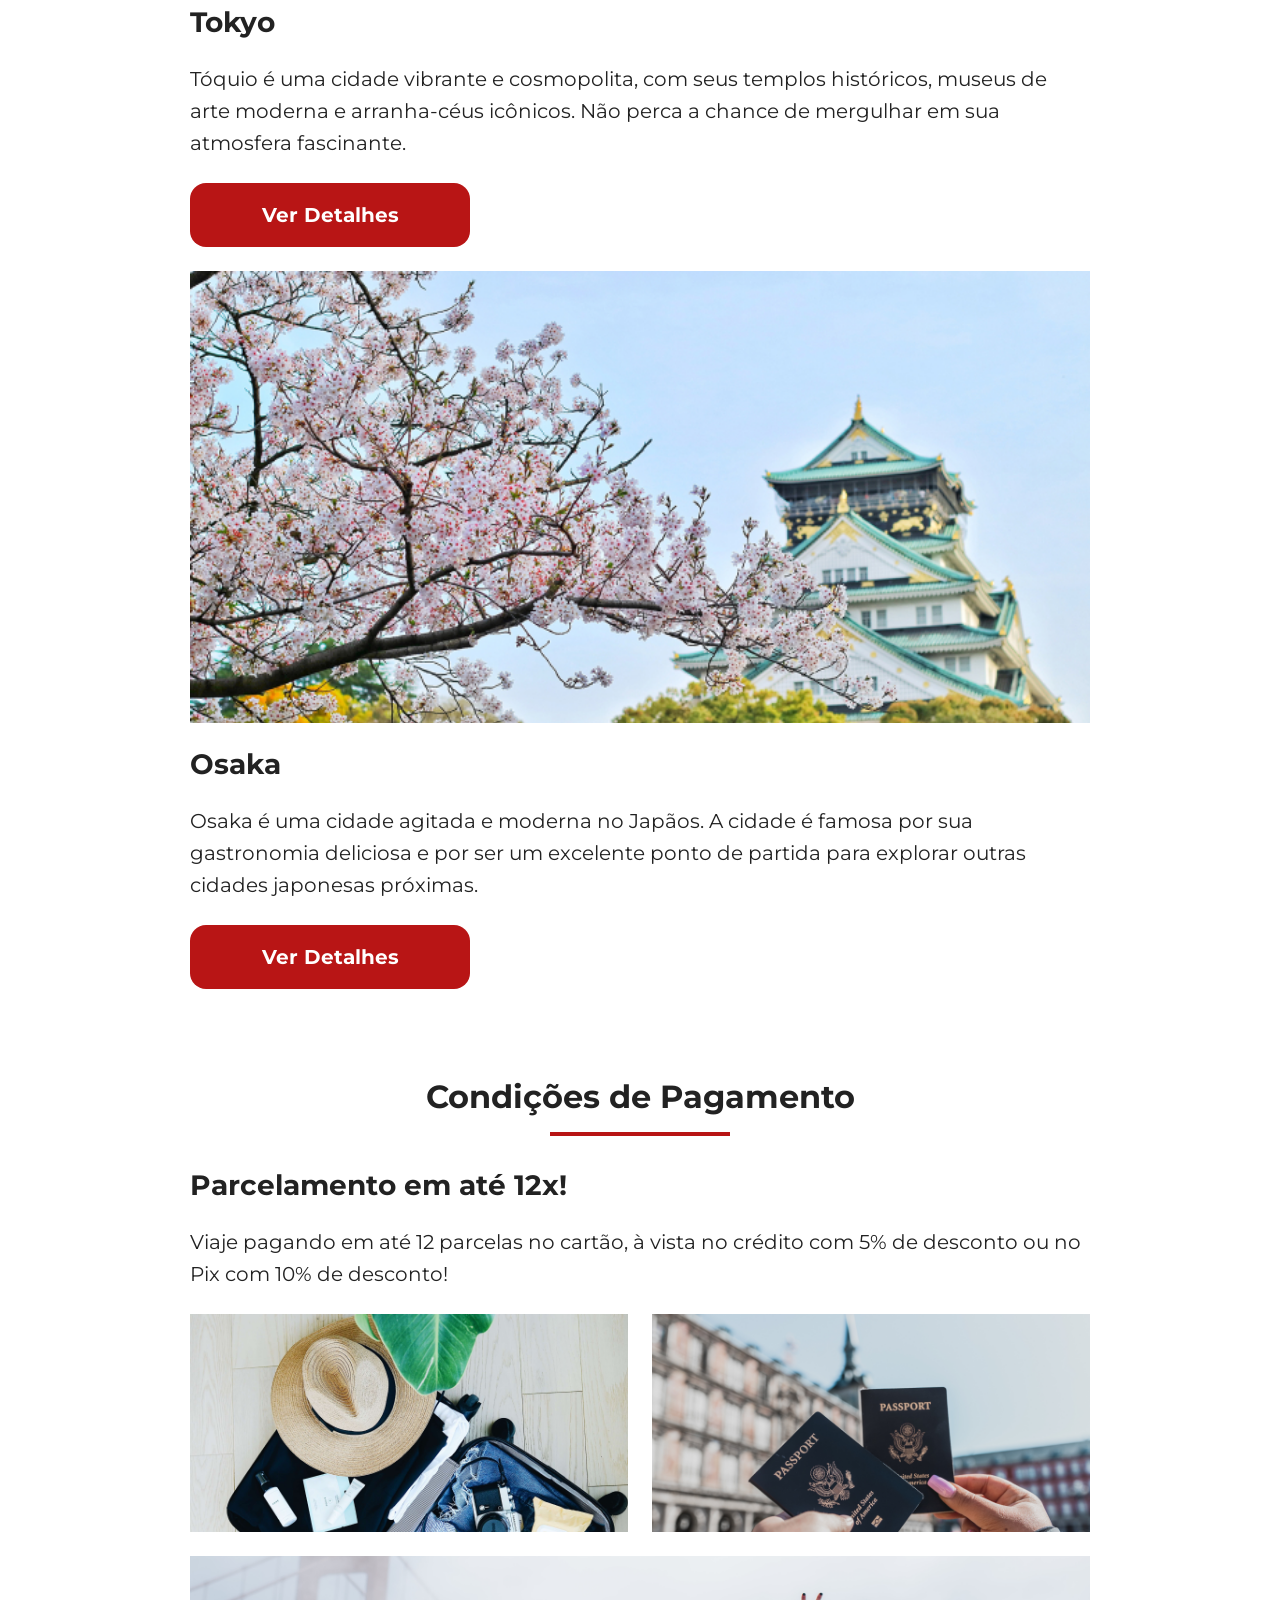
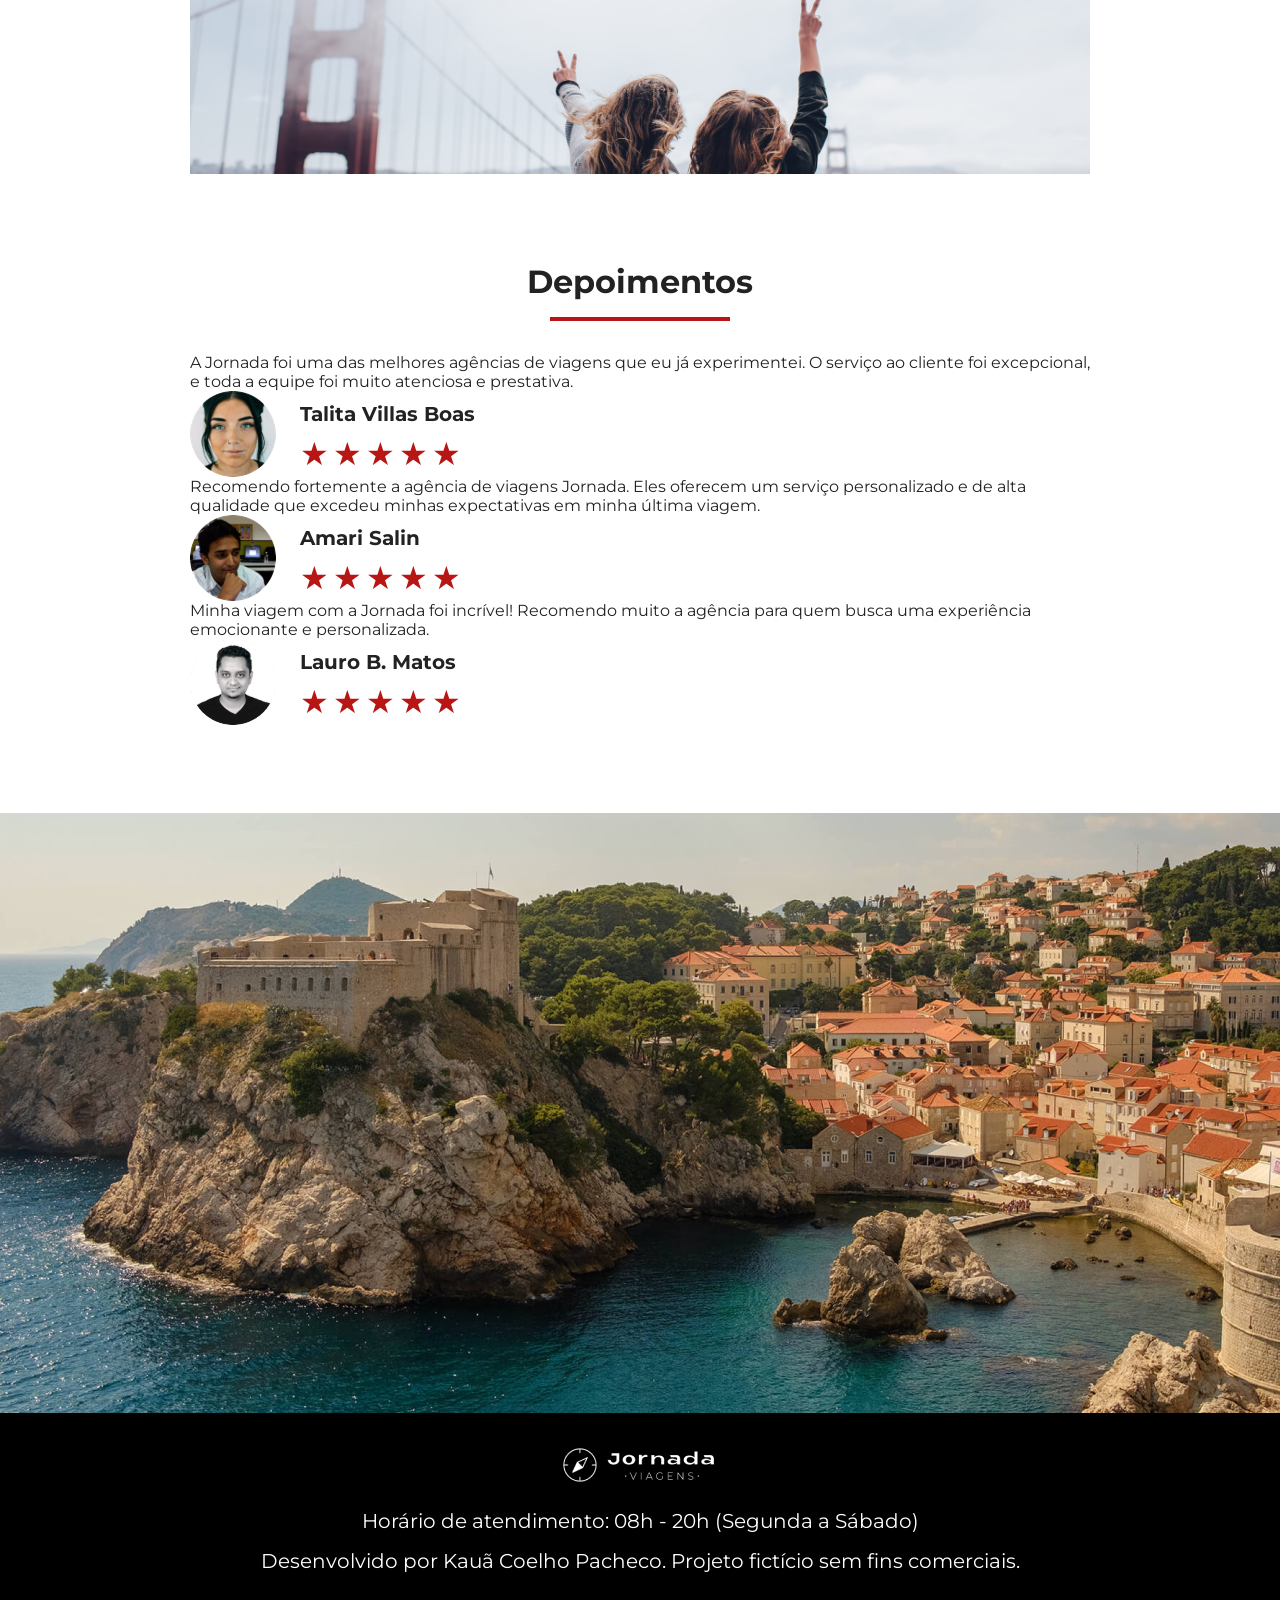
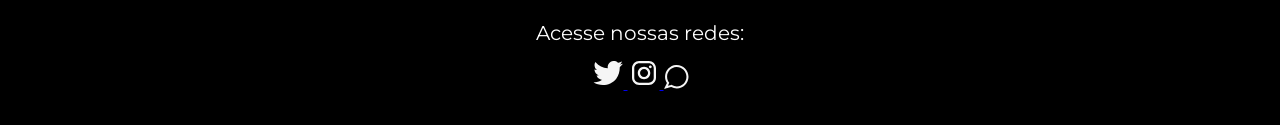
==== commit 924df2c2: "Adiciona melhorias de acessibilidade" ====
--- a/jornada-viagens/index.html
+++ b/jornada-viagens/index.html
@@ -180,7 +180,7 @@
         <article class="item tokyo">
           <header>
             <div class="img-item"></div>
-            <h4 class="content-title">Tokyo</h4>
+            <h3 class="content-title">Tokyo</h3>
           </header>
           <p class="content-text">
             Tóquio é uma cidade vibrante e cosmopolita, com seus templos
@@ -201,7 +201,7 @@
         <article class="item osaka">
           <header>
             <div class="img-item"></div>
-            <h4 class="content-title">Osaka</h4>
+            <h3 class="content-title">Osaka</h3>
           </header>
           <p class="content-text">
             Osaka é uma cidade agitada e moderna no Japãos. A cidade é famosa
@@ -258,7 +258,7 @@
             src="img/avatar-talita.png" 
             alt="imagem de perfil da cliente Talita Villas Boas">
             <div class="profile-content">
-              <h4>Talita Villas Boas</h4>
+              <h3>Talita Villas Boas</h3>
               <div class="rating">
                 <span class="star">★</span>
                 <span class="star">★</span>
@@ -280,7 +280,7 @@
             src="img/avatar-amari.png" 
             alt="imagem de perfil do cliente Amari Salin">
             <div class="profile-content">
-              <h4>Amari Salin</h4>
+              <h3>Amari Salin</h3>
               <div class="rating">
                 <span class="star">★</span>
                 <span class="star">★</span>
@@ -302,7 +302,7 @@
             src="img/avatar-lauro.png" 
             alt="imagem de perfil do cliente Lauro B. Matos">
             <div class="profile-content">
-              <h4>Lauro B. Matos</h4>
+              <h3>Lauro B. Matos</h3>
               <div class="rating">
                 <span class="star">★</span>
                 <span class="star">★</span>
@@ -315,5 +315,44 @@
         </article>
       </div>
     </section>
+    <section class="bottom-hero">
+      <div class="hero-img"></div>
+      <footer>
+
+      </footer>
+    </section>
+    <footer class="main-footer">
+      <div class="footer-content">
+        <img 
+        src="img/logo-footer.png" 
+        alt="logo completo Jornada Viagens">
+        <p>Horário de atendimento: 08h - 20h (Segunda a Sábado)</p>
+        <p>Desenvolvido por Kauã Coelho Pacheco. Projeto fictício sem fins comerciais.</p>
+      </div>
+      <div class="footer-social">
+        <p>Acesse nossas redes:</p>
+
+        <a href="#" target="_blank" title="Acesse o Twitter do Jornada Viagens">
+          <img 
+          src="img/icon-twitter.svg" 
+          alt="icone do Twitter na cor branca"
+          >
+        </a>
+
+        <a href="#" target="_blank" title="Acesse o Instagram do Jornada Viagens">
+          <img 
+          src="img/icon-instagram.svg" 
+          alt="icone do Instagram na cor branca"
+          >
+        </a>
+
+        <a href="#" target="_blank" title="Acesse o Whatsapp do Jornada Viagens">
+          <img 
+          src="img/icon-whatsapp.svg" 
+          alt="icone do Whatsapp na cor branca"
+          >
+        </a>
+      </div>
+    </footer>
   </body>
 </html>
--- a/jornada-viagens/css/style.css
+++ b/jornada-viagens/css/style.css
@@ -5,4 +5,5 @@
 @import url(categories.css);
 @import url(destinations.css);
 @import url(payments.css);
-@import url(testimonials.css);+@import url(testimonials.css);
+@import url(footer.css);
